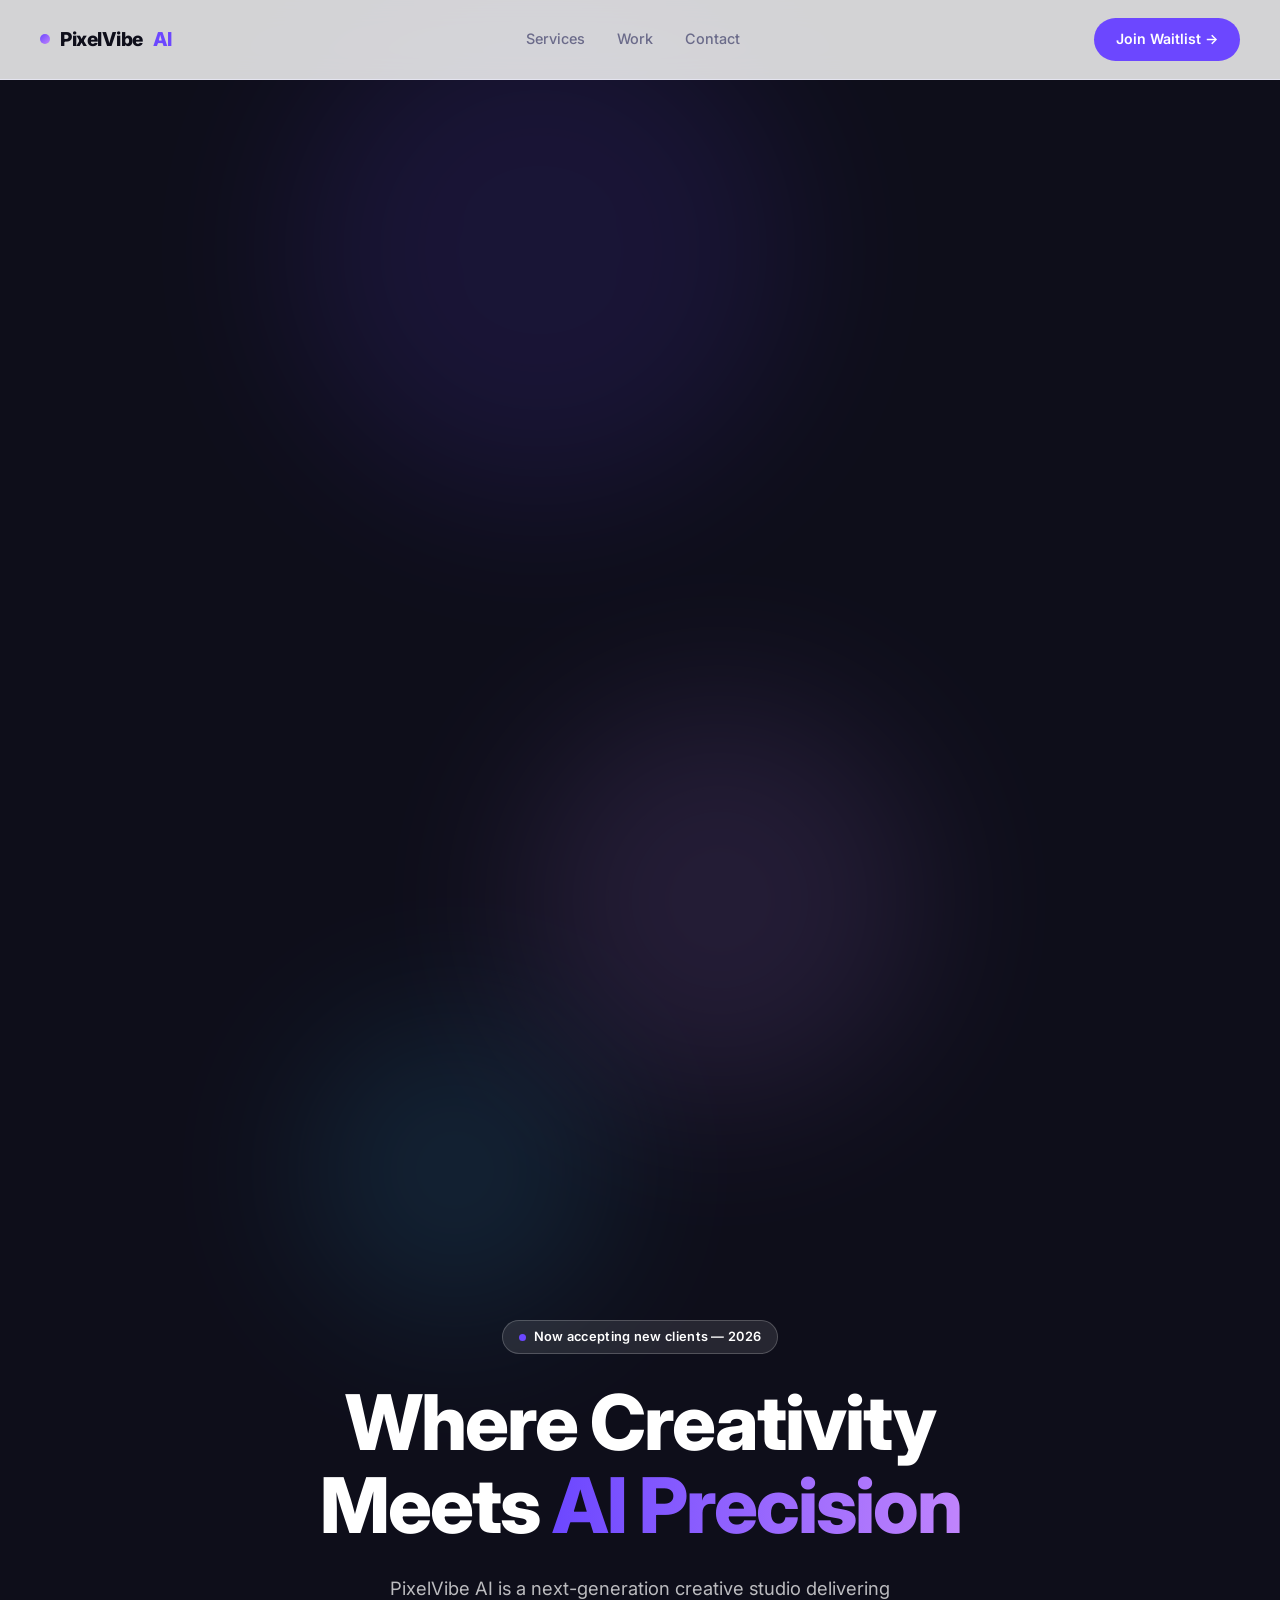
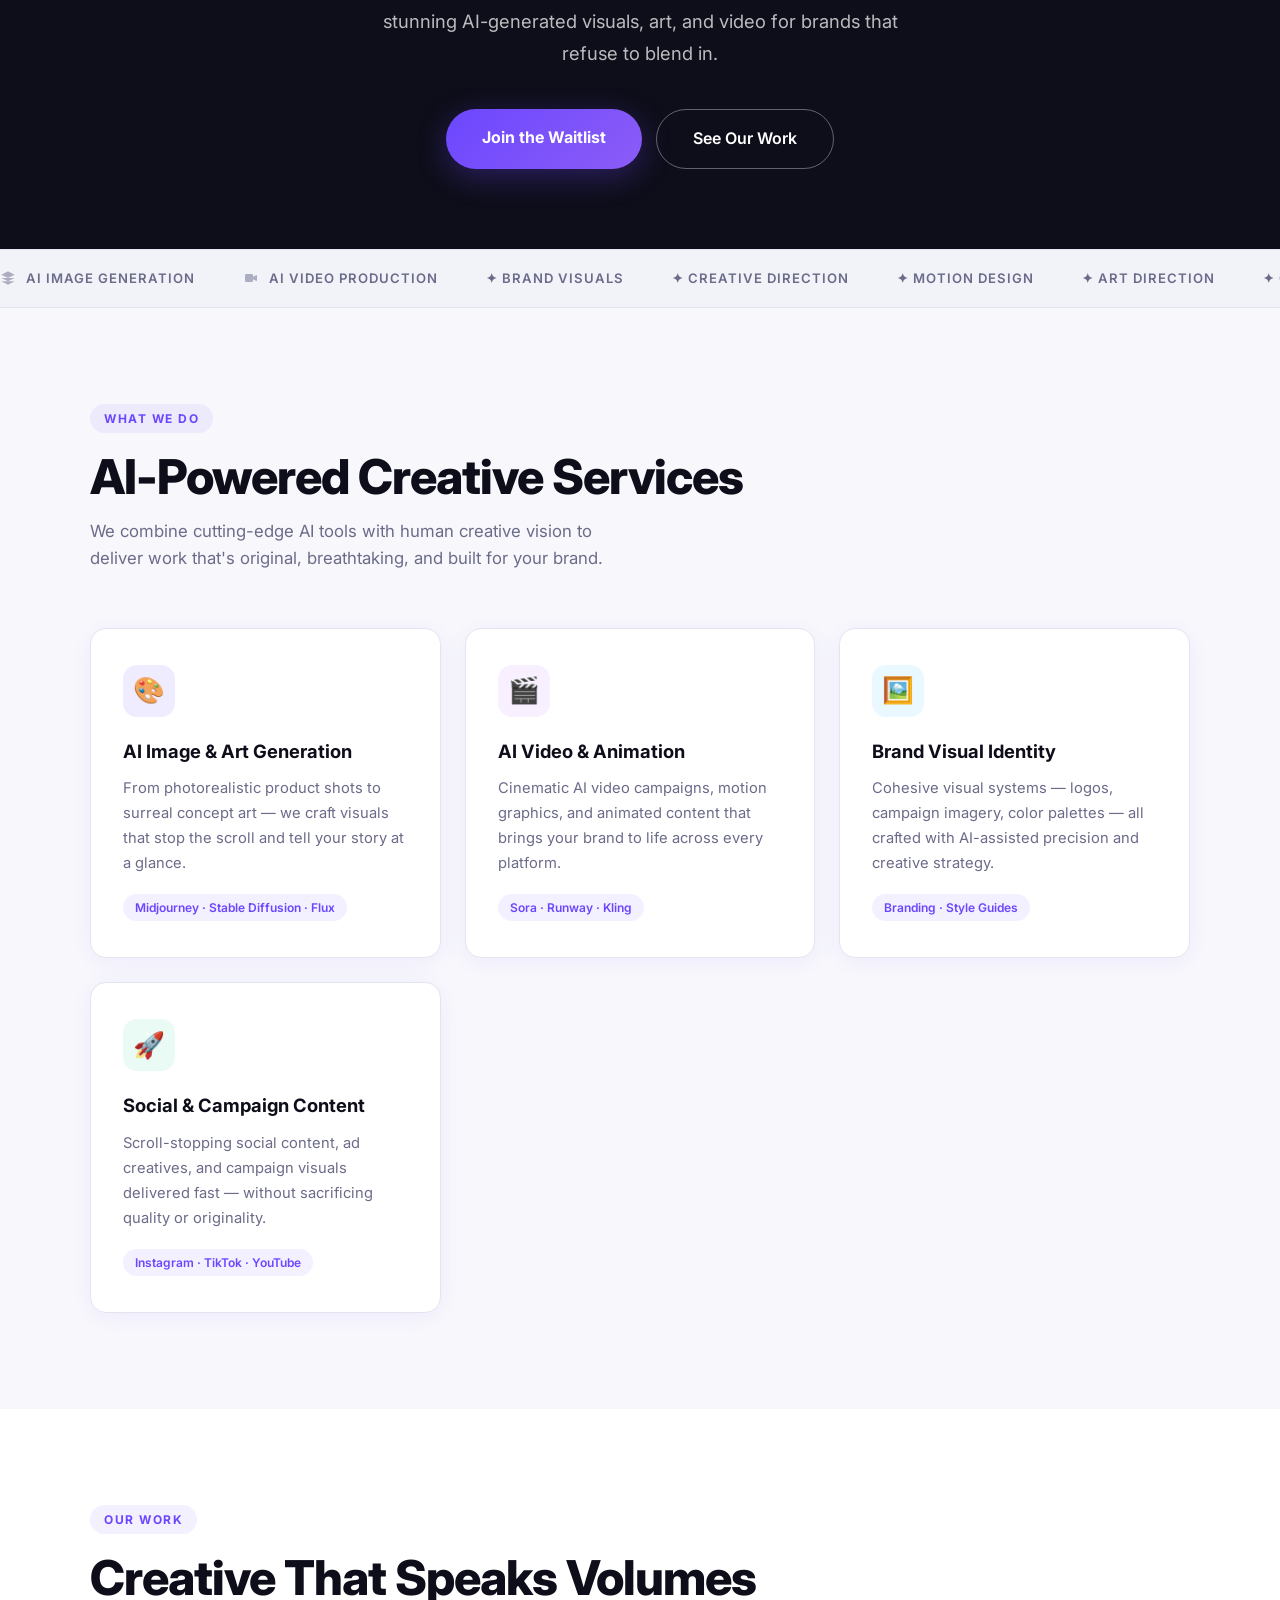
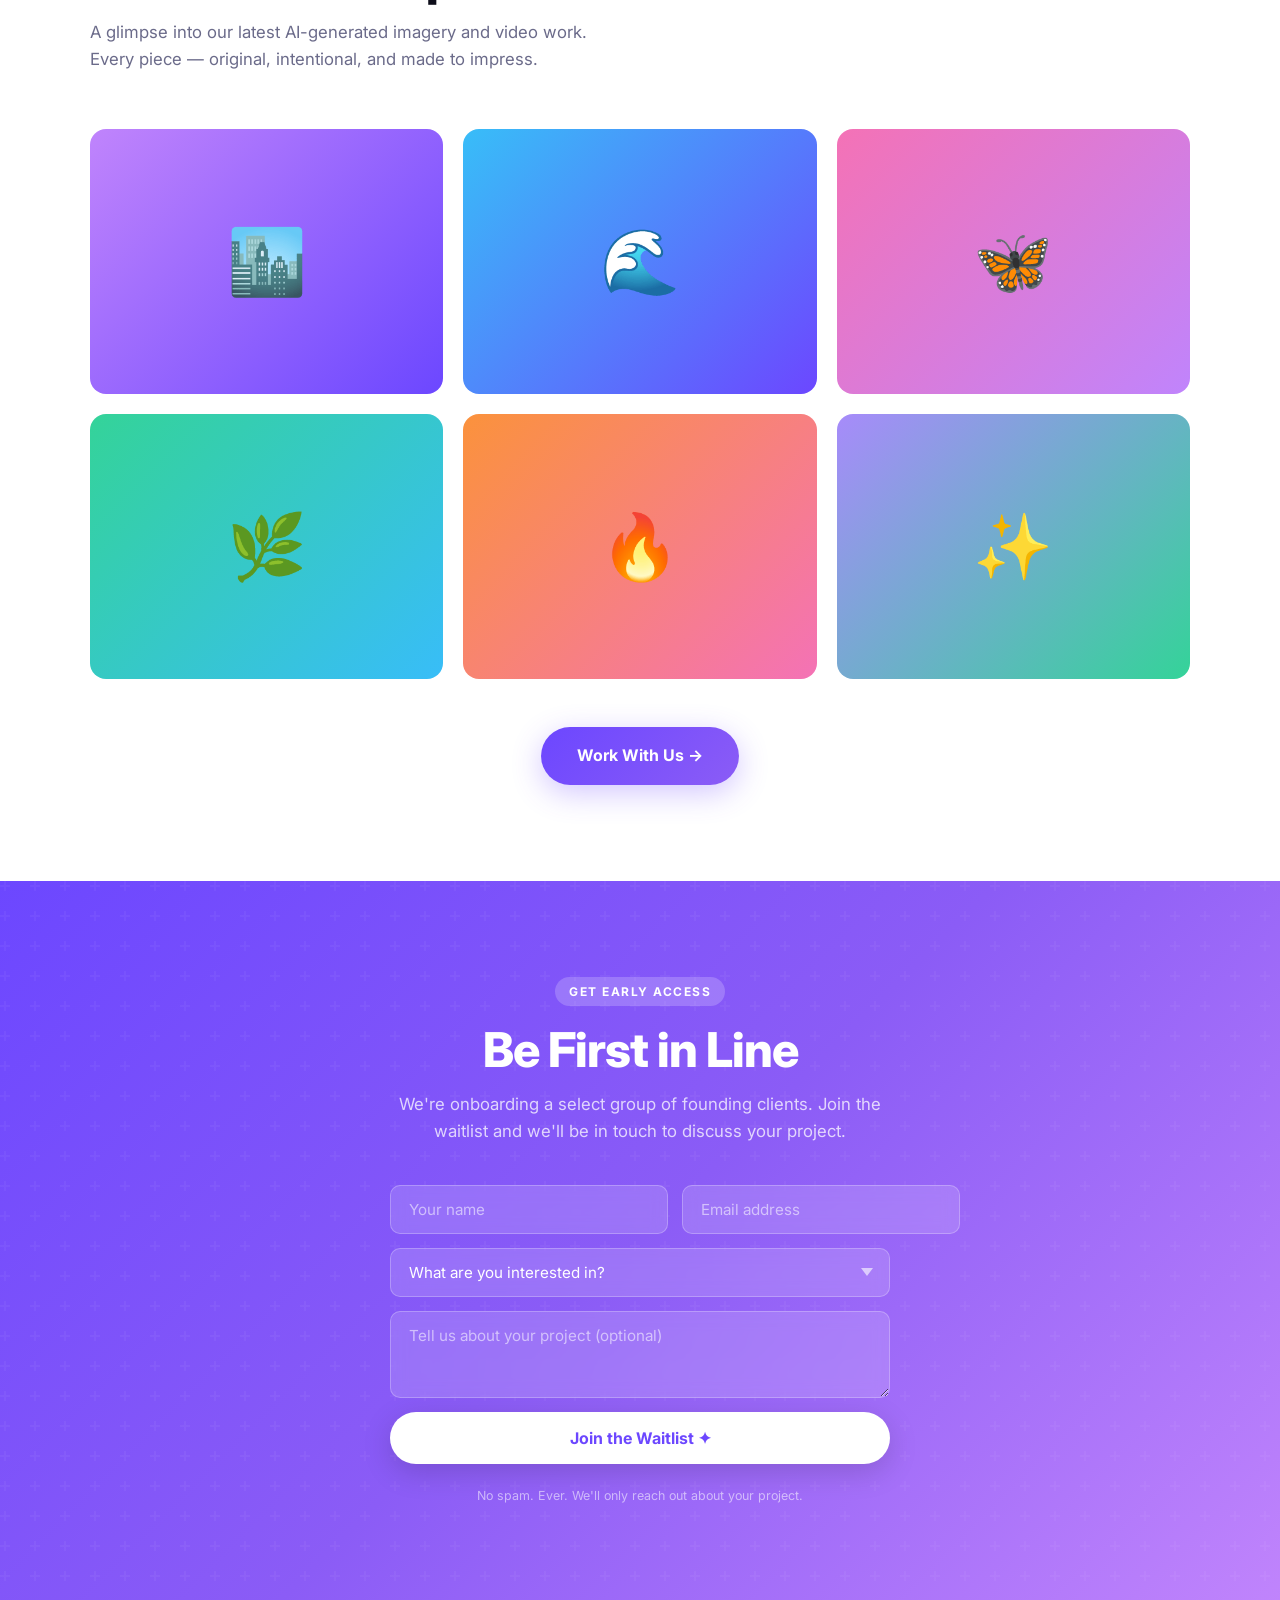
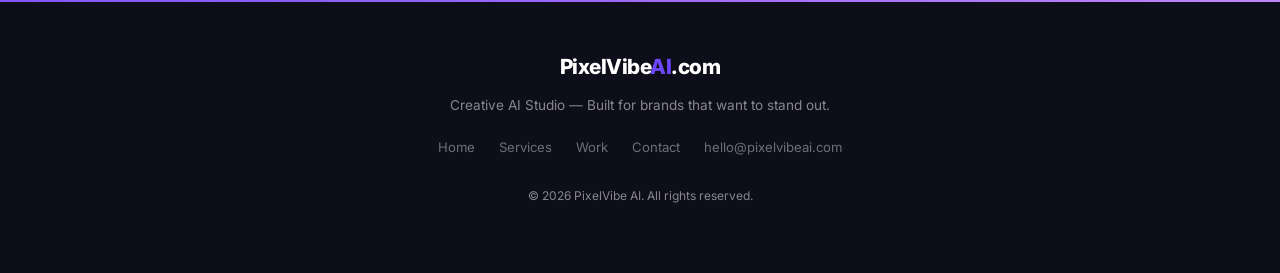
==== index.html @ 77b0343c "video added" ====
<!DOCTYPE html>
<html lang="en">

<head>
  <meta charset="UTF-8" />
  <meta name="viewport" content="width=device-width, initial-scale=1.0" />
  <title>PixelVibe AI — Creative AI Studio</title>
  <meta name="description"
    content="PixelVibe AI is a creative studio crafting stunning AI-generated images, art, and video for brands that want to stand out." />
  <link rel="preconnect" href="https://fonts.googleapis.com" />
  <link href="https://fonts.googleapis.com/css2?family=Inter:wght@300;400;500;600;700;800&display=swap"
    rel="stylesheet" />
  <style>
    *,
    *::before,
    *::after {
      box-sizing: border-box;
      margin: 0;
      padding: 0;
    }

    :root {
      --bg: #ffffff;
      --bg-soft: #f8f8fc;
      --bg-card: #f2f2f9;
      --text: #0e0e1a;
      --text-muted: #6b6b8a;
      --accent: #6c47ff;
      --accent-2: #c084fc;
      --accent-3: #38bdf8;
      --border: #e4e4f0;
      --radius: 16px;
      --radius-sm: 10px;
      --shadow: 0 4px 24px rgba(108, 71, 255, 0.08);
      --shadow-lg: 0 12px 48px rgba(108, 71, 255, 0.14);
    }

    html {
      scroll-behavior: smooth;
    }

    body {
      font-family: 'Inter', sans-serif;
      background: var(--bg);
      color: var(--text);
      line-height: 1.6;
      -webkit-font-smoothing: antialiased;
    }

    /* ─── NAV ─── */
    nav {
      position: fixed;
      top: 0;
      left: 0;
      right: 0;
      z-index: 100;
      display: flex;
      align-items: center;
      justify-content: space-between;
      padding: 18px 40px;
      background: rgba(255, 255, 255, 0.82);
      backdrop-filter: blur(14px);
      border-bottom: 1px solid var(--border);
    }

    .nav-logo {
      display: flex;
      align-items: center;
      gap: 10px;
      font-weight: 800;
      font-size: 1.2rem;
      color: var(--text);
      text-decoration: none;
      letter-spacing: -0.5px;
    }

    .nav-logo .dot {
      width: 10px;
      height: 10px;
      border-radius: 50%;
      background: linear-gradient(135deg, var(--accent), var(--accent-2));
      display: inline-block;
      margin-bottom: 1px;
    }

    .nav-links {
      display: flex;
      align-items: center;
      gap: 32px;
      list-style: none;
    }

    .nav-links a {
      text-decoration: none;
      color: var(--text-muted);
      font-size: 0.9rem;
      font-weight: 500;
      transition: color 0.2s;
    }

    .nav-links a:hover {
      color: var(--accent);
    }

    .nav-cta {
      background: var(--accent);
      color: #fff;
      padding: 10px 22px;
      border-radius: 50px;
      font-size: 0.88rem;
      font-weight: 600;
      text-decoration: none;
      transition: opacity 0.2s, transform 0.2s;
    }

    .nav-cta:hover {
      opacity: 0.88;
      transform: translateY(-1px);
    }

    /* ─── HERO ─── */
    #hero {
      min-height: 100vh;
      display: flex;
      flex-direction: column;
      align-items: center;
      justify-content: center;
      text-align: center;
      padding: 120px 24px 80px;
      background: #0e0e1a;
      position: relative;
      overflow: hidden;
    }

    /* Video background */
    .hero-video {
      position: absolute;
      inset: 0;
      width: 100%;
      height: 100%;
      object-fit: cover;
      opacity: 0.45;
      z-index: 0;
      pointer-events: none;
    }

    /* Dark overlay so text stays readable */
    .hero-overlay {
      position: absolute;
      inset: 0;
      background: linear-gradient(to bottom,
          rgba(14, 14, 26, 0.55) 0%,
          rgba(14, 14, 26, 0.35) 50%,
          rgba(14, 14, 26, 0.75) 100%);
      z-index: 1;
      pointer-events: none;
    }

    .hero-blob {
      position: absolute;
      border-radius: 50%;
      filter: blur(80px);
      opacity: 0.12;
      pointer-events: none;
      z-index: 2;
    }

    .blob1 {
      width: 500px;
      height: 500px;
      background: var(--accent);
      top: -120px;
      left: -100px;
    }

    .blob2 {
      width: 400px;
      height: 400px;
      background: var(--accent-2);
      bottom: -80px;
      right: -80px;
    }

    .blob3 {
      width: 300px;
      height: 300px;
      background: var(--accent-3);
      top: 30%;
      right: 15%;
    }

    /* Make hero text white since bg is now dark */
    #hero h1 {
      color: #fff;
    }

    #hero .hero-sub {
      color: rgba(255, 255, 255, 0.72);
    }

    #hero .hero-badge {
      background: rgba(255, 255, 255, 0.1);
      border-color: rgba(255, 255, 255, 0.2);
      color: #fff;
    }

    #hero .btn-ghost {
      color: #fff;
      border-color: rgba(255, 255, 255, 0.35);
    }

    #hero .btn-ghost:hover {
      border-color: #fff;
      color: #fff;
    }

    /* Push all hero content above the video */
    #hero>*:not(.hero-video):not(.hero-overlay) {
      position: relative;
      z-index: 3;
    }

    .hero-badge {
      display: inline-flex;
      align-items: center;
      gap: 8px;
      background: var(--bg-card);
      border: 1px solid var(--border);
      border-radius: 50px;
      padding: 6px 16px;
      font-size: 0.8rem;
      font-weight: 600;
      color: var(--accent);
      margin-bottom: 28px;
      letter-spacing: 0.3px;
    }

    .hero-badge span {
      width: 7px;
      height: 7px;
      border-radius: 50%;
      background: var(--accent);
      display: block;
      animation: pulse 2s infinite;
    }

    @keyframes pulse {

      0%,
      100% {
        opacity: 1;
      }

      50% {
        opacity: 0.4;
      }
    }

    h1 {
      font-size: clamp(2.6rem, 6vw, 5rem);
      font-weight: 800;
      letter-spacing: -2px;
      line-height: 1.08;
      max-width: 820px;
      margin-bottom: 24px;
    }

    h1 .grad {
      background: linear-gradient(90deg, var(--accent), var(--accent-2));
      -webkit-background-clip: text;
      -webkit-text-fill-color: transparent;
      background-clip: text;
    }

    .hero-sub {
      font-size: 1.15rem;
      color: var(--text-muted);
      max-width: 540px;
      margin: 0 auto 40px;
      font-weight: 400;
      line-height: 1.75;
    }

    .hero-actions {
      display: flex;
      gap: 14px;
      flex-wrap: wrap;
      justify-content: center;
    }

    .btn-primary {
      background: linear-gradient(135deg, var(--accent), #8b5cf6);
      color: #fff;
      padding: 16px 36px;
      border-radius: 50px;
      font-size: 1rem;
      font-weight: 700;
      text-decoration: none;
      box-shadow: 0 8px 30px rgba(108, 71, 255, 0.3);
      transition: transform 0.2s, box-shadow 0.2s;
    }

    .btn-primary:hover {
      transform: translateY(-2px);
      box-shadow: 0 12px 40px rgba(108, 71, 255, 0.4);
    }

    .btn-ghost {
      background: transparent;
      color: var(--text);
      padding: 16px 36px;
      border-radius: 50px;
      font-size: 1rem;
      font-weight: 600;
      text-decoration: none;
      border: 1.5px solid var(--border);
      transition: border-color 0.2s, color 0.2s;
    }

    .btn-ghost:hover {
      border-color: var(--accent);
      color: var(--accent);
    }

    /* ─── MARQUEE STRIP ─── */
    .marquee-wrap {
      overflow: hidden;
      background: var(--bg-card);
      border-top: 1px solid var(--border);
      border-bottom: 1px solid var(--border);
      padding: 18px 0;
    }

    .marquee-track {
      display: flex;
      gap: 48px;
      animation: marquee 22s linear infinite;
      width: max-content;
    }

    @keyframes marquee {
      from {
        transform: translateX(0)
      }

      to {
        transform: translateX(-50%)
      }
    }

    .marquee-item {
      display: flex;
      align-items: center;
      gap: 10px;
      font-size: 0.82rem;
      font-weight: 600;
      color: var(--text-muted);
      white-space: nowrap;
      text-transform: uppercase;
      letter-spacing: 1px;
    }

    .marquee-item svg {
      width: 16px;
      height: 16px;
      opacity: 0.5;
    }

    /* ─── SECTION SHARED ─── */
    section {
      padding: 96px 24px;
    }

    .container {
      max-width: 1100px;
      margin: 0 auto;
    }

    .section-tag {
      display: inline-block;
      font-size: 0.75rem;
      font-weight: 700;
      letter-spacing: 1.5px;
      text-transform: uppercase;
      color: var(--accent);
      background: rgba(108, 71, 255, 0.08);
      border-radius: 50px;
      padding: 5px 14px;
      margin-bottom: 16px;
    }

    .section-title {
      font-size: clamp(1.9rem, 4vw, 3rem);
      font-weight: 800;
      letter-spacing: -1px;
      line-height: 1.15;
      margin-bottom: 14px;
    }

    .section-sub {
      font-size: 1.05rem;
      color: var(--text-muted);
      max-width: 520px;
      margin-bottom: 56px;
    }

    /* ─── SERVICES ─── */
    #services {
      background: var(--bg-soft);
    }

    .services-grid {
      display: grid;
      grid-template-columns: repeat(auto-fit, minmax(300px, 1fr));
      gap: 24px;
    }

    .service-card {
      background: #fff;
      border: 1px solid var(--border);
      border-radius: var(--radius);
      padding: 36px 32px;
      box-shadow: var(--shadow);
      transition: transform 0.25s, box-shadow 0.25s;
    }

    .service-card:hover {
      transform: translateY(-5px);
      box-shadow: var(--shadow-lg);
    }

    .service-icon {
      width: 52px;
      height: 52px;
      border-radius: 14px;
      display: flex;
      align-items: center;
      justify-content: center;
      font-size: 1.6rem;
      margin-bottom: 20px;
    }

    .icon-purple {
      background: rgba(108, 71, 255, 0.1);
    }

    .icon-pink {
      background: rgba(192, 132, 252, 0.12);
    }

    .icon-blue {
      background: rgba(56, 189, 248, 0.1);
    }

    .icon-green {
      background: rgba(52, 211, 153, 0.1);
    }

    .service-card h3 {
      font-size: 1.15rem;
      font-weight: 700;
      margin-bottom: 10px;
    }

    .service-card p {
      font-size: 0.92rem;
      color: var(--text-muted);
      line-height: 1.7;
    }

    .service-tag {
      display: inline-block;
      margin-top: 18px;
      font-size: 0.75rem;
      font-weight: 600;
      color: var(--accent);
      background: rgba(108, 71, 255, 0.08);
      border-radius: 50px;
      padding: 4px 12px;
    }

    /* ─── PORTFOLIO ─── */
    #portfolio {
      background: var(--bg);
    }

    .portfolio-grid {
      display: grid;
      grid-template-columns: repeat(auto-fit, minmax(280px, 1fr));
      gap: 20px;
    }

    .portfolio-card {
      position: relative;
      overflow: hidden;
      border-radius: var(--radius);
      aspect-ratio: 4/3;
      cursor: pointer;
    }

    .portfolio-card .card-bg {
      width: 100%;
      height: 100%;
      display: flex;
      align-items: center;
      justify-content: center;
      font-size: 4rem;
      transition: transform 0.4s;
    }

    .portfolio-card:hover .card-bg {
      transform: scale(1.06);
    }

    .portfolio-card .card-overlay {
      position: absolute;
      inset: 0;
      background: linear-gradient(to top, rgba(14, 14, 26, 0.75) 0%, transparent 60%);
      opacity: 0;
      transition: opacity 0.3s;
      display: flex;
      flex-direction: column;
      justify-content: flex-end;
      padding: 24px;
    }

    .portfolio-card:hover .card-overlay {
      opacity: 1;
    }

    .card-overlay h4 {
      color: #fff;
      font-size: 1rem;
      font-weight: 700;
    }

    .card-overlay span {
      color: rgba(255, 255, 255, 0.65);
      font-size: 0.82rem;
    }

    /* Colorful placeholder backgrounds */
    .bg-1 {
      background: linear-gradient(135deg, #c084fc 0%, #6c47ff 100%);
    }

    .bg-2 {
      background: linear-gradient(135deg, #38bdf8 0%, #6c47ff 100%);
    }

    .bg-3 {
      background: linear-gradient(135deg, #f472b6 0%, #c084fc 100%);
    }

    .bg-4 {
      background: linear-gradient(135deg, #34d399 0%, #38bdf8 100%);
    }

    .bg-5 {
      background: linear-gradient(135deg, #fb923c 0%, #f472b6 100%);
    }

    .bg-6 {
      background: linear-gradient(135deg, #a78bfa 0%, #34d399 100%);
    }

    .portfolio-cta {
      text-align: center;
      margin-top: 48px;
    }

    /* ─── CONTACT / WAITLIST ─── */
    #contact {
      background: linear-gradient(135deg, var(--accent) 0%, #8b5cf6 50%, var(--accent-2) 100%);
      padding: 96px 24px;
      text-align: center;
      position: relative;
      overflow: hidden;
    }

    #contact::before {
      content: '';
      position: absolute;
      inset: 0;
      background: url("data:image/svg+xml,%3Csvg width='60' height='60' viewBox='0 0 60 60' xmlns='http://www.w3.org/2000/svg'%3E%3Cg fill='none' fill-rule='evenodd'%3E%3Cg fill='%23ffffff' fill-opacity='0.04'%3E%3Cpath d='M36 34v-4h-2v4h-4v2h4v4h2v-4h4v-2h-4zm0-30V0h-2v4h-4v2h4v4h2V6h4V4h-4zM6 34v-4H4v4H0v2h4v4h2v-4h4v-2H6zM6 4V0H4v4H0v2h4v4h2V6h4V4H6z'/%3E%3C/g%3E%3C/g%3E%3C/svg%3E");
    }

    #contact .container {
      position: relative;
      z-index: 1;
    }

    #contact .section-tag {
      background: rgba(255, 255, 255, 0.2);
      color: #fff;
    }

    #contact .section-title {
      color: #fff;
    }

    #contact .section-sub {
      color: rgba(255, 255, 255, 0.75);
    }

    .waitlist-form {
      max-width: 500px;
      margin: 0 auto;
      display: flex;
      flex-direction: column;
      gap: 14px;
    }

    .form-row {
      display: flex;
      gap: 14px;
    }

    @media(max-width:520px) {
      .form-row {
        flex-direction: column;
      }
    }

    .form-field {
      flex: 1;
      background: rgba(255, 255, 255, 0.15);
      border: 1.5px solid rgba(255, 255, 255, 0.25);
      border-radius: var(--radius-sm);
      padding: 14px 18px;
      color: #fff;
      font-size: 0.95rem;
      font-family: inherit;
      backdrop-filter: blur(8px);
      outline: none;
      transition: border-color 0.2s, background 0.2s;
    }

    .form-field::placeholder {
      color: rgba(255, 255, 255, 0.55);
    }

    .form-field:focus {
      border-color: rgba(255, 255, 255, 0.7);
      background: rgba(255, 255, 255, 0.22);
    }

    .form-select {
      appearance: none;
      background-image: url("data:image/svg+xml,%3Csvg xmlns='http://www.w3.org/2000/svg' width='12' height='8' viewBox='0 0 12 8'%3E%3Cpath fill='%23ffffff' fill-opacity='0.6' d='M6 8L0 0h12z'/%3E%3C/svg%3E");
      background-repeat: no-repeat;
      background-position: right 16px center;
      cursor: pointer;
    }

    .form-select option {
      background: #4c1d95;
      color: #fff;
    }

    .btn-white {
      background: #fff;
      color: var(--accent);
      border: none;
      padding: 16px 36px;
      border-radius: 50px;
      font-size: 1rem;
      font-weight: 700;
      font-family: inherit;
      cursor: pointer;
      transition: transform 0.2s, box-shadow 0.2s;
      box-shadow: 0 8px 30px rgba(0, 0, 0, 0.15);
    }

    .btn-white:hover {
      transform: translateY(-2px);
      box-shadow: 0 12px 40px rgba(0, 0, 0, 0.2);
    }

    .form-note {
      font-size: 0.78rem;
      color: rgba(255, 255, 255, 0.55);
      margin-top: 8px;
    }

    .success-msg {
      display: none;
      background: rgba(255, 255, 255, 0.2);
      border: 1px solid rgba(255, 255, 255, 0.4);
      border-radius: var(--radius-sm);
      padding: 20px 24px;
      color: #fff;
      font-weight: 600;
      font-size: 1rem;
    }

    /* ─── FOOTER ─── */
    footer {
      background: var(--text);
      color: rgba(255, 255, 255, 0.5);
      padding: 48px 24px;
      text-align: center;
    }

    .footer-logo {
      font-size: 1.3rem;
      font-weight: 800;
      color: #fff;
      margin-bottom: 12px;
      letter-spacing: -0.5px;
    }

    footer p {
      font-size: 0.85rem;
      margin-bottom: 20px;
    }

    .footer-links {
      display: flex;
      justify-content: center;
      gap: 24px;
      flex-wrap: wrap;
    }

    .footer-links a {
      color: rgba(255, 255, 255, 0.4);
      text-decoration: none;
      font-size: 0.82rem;
      transition: color 0.2s;
    }

    .footer-links a:hover {
      color: #fff;
    }

    /* ─── RESPONSIVE NAV ─── */
    @media(max-width:680px) {
      nav {
        padding: 14px 20px;
      }

      .nav-links {
        display: none;
      }
    }
  </style>
</head>

<body>

  <!-- ─── NAVIGATION ─── -->
  <nav>
    <a href="#" class="nav-logo">
      <span class="dot"></span> PixelVibe<span style="color:var(--accent)">AI</span>
    </a>
    <ul class="nav-links">
      <li><a href="#services">Services</a></li>
      <li><a href="#portfolio">Work</a></li>
      <li><a href="#contact">Contact</a></li>
    </ul>
    <a href="#contact" class="nav-cta">Join Waitlist →</a>
  </nav>

  <!-- ─── HERO ─── -->
  <section id="hero">

    <!-- 🎬 SWAP src="assets/your-video.mp4" with your real video file -->
    <video class="hero-video" autoplay muted loop playsinline>
      <source src="assets/hero-bg.mp4" type="video/mp4">
    </video>
    <div class="hero-overlay"></div>

    <div class="hero-blob blob1"></div>
    <div class="hero-blob blob2"></div>
    <div class="hero-blob blob3"></div>

    <div class="hero-badge">
      <span></span> Now accepting new clients — 2026
    </div>

    <h1>
      Where Creativity<br />Meets <span class="grad">AI Precision</span>
    </h1>

    <p class="hero-sub">
      PixelVibe AI is a next-generation creative studio delivering
      stunning AI-generated visuals, art, and video for brands that
      refuse to blend in.
    </p>

    <div class="hero-actions">
      <a href="#contact" class="btn-primary">Join the Waitlist</a>
      <a href="#portfolio" class="btn-ghost">See Our Work</a>
    </div>
  </section>

  <!-- ─── MARQUEE STRIP ─── -->
  <div class="marquee-wrap">
    <div class="marquee-track">
      <!-- duplicate items for seamless loop -->
      <div class="marquee-item"><svg viewBox="0 0 24 24" fill="currentColor">
          <path d="M12 2L2 7l10 5 10-5-10-5zM2 17l10 5 10-5M2 12l10 5 10-5" />
        </svg>AI Image Generation</div>
      <div class="marquee-item"><svg viewBox="0 0 24 24" fill="currentColor">
          <path
            d="M15 10l4.553-2.277A1 1 0 0121 8.72v6.561a1 1 0 01-1.447.894L15 14M3 8a2 2 0 012-2h8a2 2 0 012 2v8a2 2 0 01-2 2H5a2 2 0 01-2-2V8z" />
        </svg>AI Video Production</div>
      <div class="marquee-item">✦ Brand Visuals</div>
      <div class="marquee-item">✦ Creative Direction</div>
      <div class="marquee-item">✦ Motion Design</div>
      <div class="marquee-item">✦ Art Direction</div>
      <div class="marquee-item">✦ Concept Art</div>
      <div class="marquee-item">✦ Product Renders</div>
      <!-- duplicate -->
      <div class="marquee-item"><svg viewBox="0 0 24 24" fill="currentColor">
          <path d="M12 2L2 7l10 5 10-5-10-5zM2 17l10 5 10-5M2 12l10 5 10-5" />
        </svg>AI Image Generation</div>
      <div class="marquee-item"><svg viewBox="0 0 24 24" fill="currentColor">
          <path
            d="M15 10l4.553-2.277A1 1 0 0121 8.72v6.561a1 1 0 01-1.447.894L15 14M3 8a2 2 0 012-2h8a2 2 0 012 2v8a2 2 0 01-2 2H5a2 2 0 01-2-2V8z" />
        </svg>AI Video Production</div>
      <div class="marquee-item">✦ Brand Visuals</div>
      <div class="marquee-item">✦ Creative Direction</div>
      <div class="marquee-item">✦ Motion Design</div>
      <div class="marquee-item">✦ Art Direction</div>
      <div class="marquee-item">✦ Concept Art</div>
      <div class="marquee-item">✦ Product Renders</div>
    </div>
  </div>

  <!-- ─── SERVICES ─── -->
  <section id="services">
    <div class="container">
      <span class="section-tag">What We Do</span>
      <h2 class="section-title">AI-Powered Creative Services</h2>
      <p class="section-sub">
        We combine cutting-edge AI tools with human creative vision to deliver work that's original, breathtaking, and
        built for your brand.
      </p>

      <div class="services-grid">

        <div class="service-card">
          <div class="service-icon icon-purple">🎨</div>
          <h3>AI Image &amp; Art Generation</h3>
          <p>From photorealistic product shots to surreal concept art — we craft visuals that stop the scroll and tell
            your story at a glance.</p>
          <span class="service-tag">Midjourney · Stable Diffusion · Flux</span>
        </div>

        <div class="service-card">
          <div class="service-icon icon-pink">🎬</div>
          <h3>AI Video &amp; Animation</h3>
          <p>Cinematic AI video campaigns, motion graphics, and animated content that brings your brand to life across
            every platform.</p>
          <span class="service-tag">Sora · Runway · Kling</span>
        </div>

        <div class="service-card">
          <div class="service-icon icon-blue">🖼️</div>
          <h3>Brand Visual Identity</h3>
          <p>Cohesive visual systems — logos, campaign imagery, color palettes — all crafted with AI-assisted precision
            and creative strategy.</p>
          <span class="service-tag">Branding · Style Guides</span>
        </div>

        <div class="service-card">
          <div class="service-icon icon-green">🚀</div>
          <h3>Social &amp; Campaign Content</h3>
          <p>Scroll-stopping social content, ad creatives, and campaign visuals delivered fast — without sacrificing
            quality or originality.</p>
          <span class="service-tag">Instagram · TikTok · YouTube</span>
        </div>

      </div>
    </div>
  </section>

  <!-- ─── PORTFOLIO ─── -->
  <section id="portfolio">
    <div class="container">
      <span class="section-tag">Our Work</span>
      <h2 class="section-title">Creative That Speaks Volumes</h2>
      <p class="section-sub">
        A glimpse into our latest AI-generated imagery and video work. Every piece — original, intentional, and made to
        impress.
      </p>

      <div class="portfolio-grid">

        <div class="portfolio-card">
          <div class="card-bg bg-1">🏙️</div>
          <div class="card-overlay">
            <h4>Urban Dreamscape Series</h4>
            <span>AI Image · Brand Campaign</span>
          </div>
        </div>

        <div class="portfolio-card">
          <div class="card-bg bg-2">🌊</div>
          <div class="card-overlay">
            <h4>Aqua Motion Reel</h4>
            <span>AI Video · Social Content</span>
          </div>
        </div>

        <div class="portfolio-card">
          <div class="card-bg bg-3">🦋</div>
          <div class="card-overlay">
            <h4>Metamorphosis Campaign</h4>
            <span>AI Art · Print &amp; Digital</span>
          </div>
        </div>

        <div class="portfolio-card">
          <div class="card-bg bg-4">🌿</div>
          <div class="card-overlay">
            <h4>Green Earth Visuals</h4>
            <span>AI Image · Sustainability Brand</span>
          </div>
        </div>

        <div class="portfolio-card">
          <div class="card-bg bg-5">🔥</div>
          <div class="card-overlay">
            <h4>Ignite Brand Film</h4>
            <span>AI Video · Product Launch</span>
          </div>
        </div>

        <div class="portfolio-card">
          <div class="card-bg bg-6">✨</div>
          <div class="card-overlay">
            <h4>Stardust Identity</h4>
            <span>AI Art · Brand Visuals</span>
          </div>
        </div>

      </div>

      <div class="portfolio-cta">
        <a href="#contact" class="btn-primary" style="display:inline-block; margin-top:0;">
          Work With Us →
        </a>
      </div>
    </div>
  </section>

  <!-- ─── WAITLIST / CONTACT ─── -->
  <section id="contact">
    <div class="container">
      <span class="section-tag">Get Early Access</span>
      <h2 class="section-title" style="color:#fff;">
        Be First in Line
      </h2>
      <p class="section-sub" style="color:rgba(255,255,255,0.75); margin:0 auto 40px;">
        We're onboarding a select group of founding clients. Join the waitlist and we'll be in touch to discuss your
        project.
      </p>

      <form class="waitlist-form" id="waitlistForm" onsubmit="handleSubmit(event)">
        <div class="form-row">
          <input class="form-field" type="text" name="name" placeholder="Your name" required />
          <input class="form-field" type="email" name="email" placeholder="Email address" required />
        </div>
        <select class="form-field form-select" name="service">
          <option value="" disabled selected>What are you interested in?</option>
          <option value="images">AI Image &amp; Art Generation</option>
          <option value="video">AI Video &amp; Animation</option>
          <option value="branding">Brand Visual Identity</option>
          <option value="social">Social &amp; Campaign Content</option>
          <option value="all">All of the above</option>
        </select>
        <textarea class="form-field" name="message" rows="3"
          placeholder="Tell us about your project (optional)"></textarea>
        <button type="submit" class="btn-white">Join the Waitlist ✦</button>
        <p class="form-note">No spam. Ever. We'll only reach out about your project.</p>
      </form>

      <div class="success-msg" id="successMsg">
        🎉 You're on the list! We'll be in touch very soon.
      </div>
    </div>
  </section>

  <!-- ─── FOOTER ─── -->
  <footer>
    <div class="footer-logo">PixelVibe<span style="color:var(--accent)">AI</span>.com</div>
    <p>Creative AI Studio — Built for brands that want to stand out.</p>
    <div class="footer-links">
      <a href="#hero">Home</a>
      <a href="#services">Services</a>
      <a href="#portfolio">Work</a>
      <a href="#contact">Contact</a>
      <a href="mailto:hello@pixelvibeai.com">hello@pixelvibeai.com</a>
    </div>
    <p style="margin-top:28px; font-size:0.75rem;">© 2026 PixelVibe AI. All rights reserved.</p>
  </footer>

  <script>
    // Smooth scroll for all anchor links
    document.querySelectorAll('a[href^="#"]').forEach(a => {
      a.addEventListener('click', e => {
        const target = document.querySelector(a.getAttribute('href'));
        if (target) {
          e.preventDefault();
          target.scrollIntoView({ behavior: 'smooth', block: 'start' });
        }
      });
    });

    // Waitlist form handler
    function handleSubmit(e) {
      e.preventDefault();
      const form = document.getElementById('waitlistForm');
      const msg = document.getElementById('successMsg');
      form.style.display = 'none';
      msg.style.display = 'block';
      // Replace this with a real form backend (Formspree, Netlify Forms, EmailJS, etc.)
    }

    // Intersection Observer: fade-in on scroll
    const observer = new IntersectionObserver(entries => {
      entries.forEach(entry => {
        if (entry.isIntersecting) {
          entry.target.style.opacity = '1';
          entry.target.style.transform = 'translateY(0)';
        }
      });
    }, { threshold: 0.1 });

    document.querySelectorAll('.service-card, .portfolio-card').forEach(el => {
      el.style.opacity = '0';
      el.style.transform = 'translateY(24px)';
      el.style.transition = 'opacity 0.5s ease, transform 0.5s ease';
      observer.observe(el);
    });
  </script>

</body>

</html>
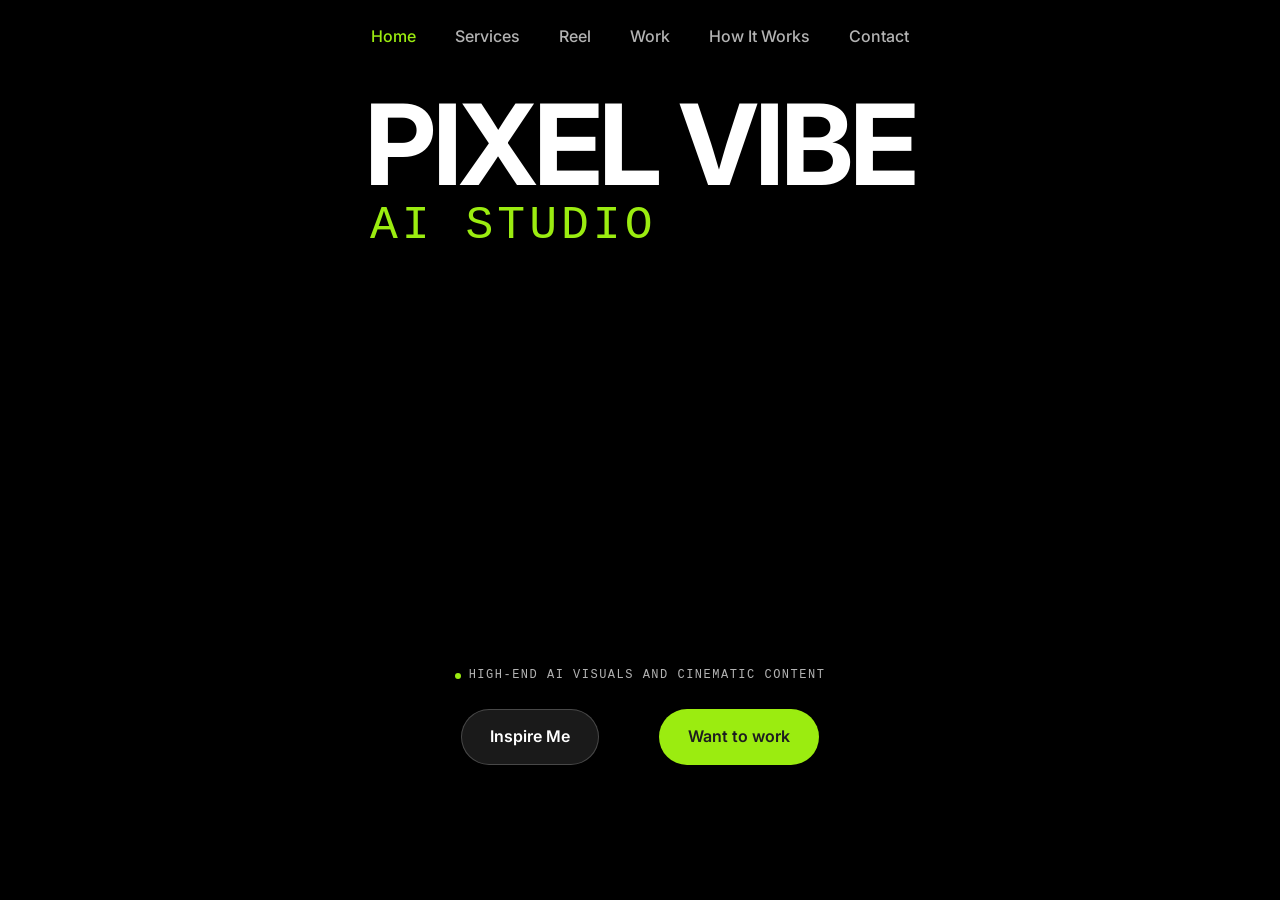
==== commit 6fecd1ab: "major update" ====
--- a/index.html
+++ b/index.html
@@ -8,1031 +8,160 @@
   <meta name="description"
     content="PixelVibe AI is a creative studio crafting stunning AI-generated images, art, and video for brands that want to stand out." />
   <link rel="preconnect" href="https://fonts.googleapis.com" />
-  <link href="https://fonts.googleapis.com/css2?family=Inter:wght@300;400;500;600;700;800&display=swap"
+  <link
+    href="https://fonts.googleapis.com/css2?family=Inter:ital,opsz,wght@0,14..32,100..900;1,14..32,100..900&display=swap"
     rel="stylesheet" />
-  <style>
-    *,
-    *::before,
-    *::after {
-      box-sizing: border-box;
-      margin: 0;
-      padding: 0;
-    }
-
-    :root {
-      --bg: #ffffff;
-      --bg-soft: #f8f8fc;
-      --bg-card: #f2f2f9;
-      --text: #0e0e1a;
-      --text-muted: #6b6b8a;
-      --accent: #6c47ff;
-      --accent-2: #c084fc;
-      --accent-3: #38bdf8;
-      --border: #e4e4f0;
-      --radius: 16px;
-      --radius-sm: 10px;
-      --shadow: 0 4px 24px rgba(108, 71, 255, 0.08);
-      --shadow-lg: 0 12px 48px rgba(108, 71, 255, 0.14);
-    }
-
-    html {
-      scroll-behavior: smooth;
-    }
-
-    body {
-      font-family: 'Inter', sans-serif;
-      background: var(--bg);
-      color: var(--text);
-      line-height: 1.6;
-      -webkit-font-smoothing: antialiased;
-    }
-
-    /* ─── NAV ─── */
-    nav {
-      position: fixed;
-      top: 0;
-      left: 0;
-      right: 0;
-      z-index: 100;
-      display: flex;
-      align-items: center;
-      justify-content: space-between;
-      padding: 18px 40px;
-      background: rgba(255, 255, 255, 0.82);
-      backdrop-filter: blur(14px);
-      border-bottom: 1px solid var(--border);
-    }
-
-    .nav-logo {
-      display: flex;
-      align-items: center;
-      gap: 10px;
-      font-weight: 800;
-      font-size: 1.2rem;
-      color: var(--text);
-      text-decoration: none;
-      letter-spacing: -0.5px;
-    }
-
-    .nav-logo .dot {
-      width: 10px;
-      height: 10px;
-      border-radius: 50%;
-      background: linear-gradient(135deg, var(--accent), var(--accent-2));
-      display: inline-block;
-      margin-bottom: 1px;
-    }
-
-    .nav-links {
-      display: flex;
-      align-items: center;
-      gap: 32px;
-      list-style: none;
-    }
-
-    .nav-links a {
-      text-decoration: none;
-      color: var(--text-muted);
-      font-size: 0.9rem;
-      font-weight: 500;
-      transition: color 0.2s;
-    }
-
-    .nav-links a:hover {
-      color: var(--accent);
-    }
-
-    .nav-cta {
-      background: var(--accent);
-      color: #fff;
-      padding: 10px 22px;
-      border-radius: 50px;
-      font-size: 0.88rem;
-      font-weight: 600;
-      text-decoration: none;
-      transition: opacity 0.2s, transform 0.2s;
-    }
-
-    .nav-cta:hover {
-      opacity: 0.88;
-      transform: translateY(-1px);
-    }
-
-    /* ─── HERO ─── */
-    #hero {
-      min-height: 100vh;
-      display: flex;
-      flex-direction: column;
-      align-items: center;
-      justify-content: center;
-      text-align: center;
-      padding: 120px 24px 80px;
-      background: #0e0e1a;
-      position: relative;
-      overflow: hidden;
-    }
-
-    /* Video background */
-    .hero-video {
-      position: absolute;
-      inset: 0;
-      width: 100%;
-      height: 100%;
-      object-fit: cover;
-      opacity: 0.45;
-      z-index: 0;
-      pointer-events: none;
-    }
-
-    /* Dark overlay so text stays readable */
-    .hero-overlay {
-      position: absolute;
-      inset: 0;
-      background: linear-gradient(to bottom,
-          rgba(14, 14, 26, 0.55) 0%,
-          rgba(14, 14, 26, 0.35) 50%,
-          rgba(14, 14, 26, 0.75) 100%);
-      z-index: 1;
-      pointer-events: none;
-    }
-
-    .hero-blob {
-      position: absolute;
-      border-radius: 50%;
-      filter: blur(80px);
-      opacity: 0.12;
-      pointer-events: none;
-      z-index: 2;
-    }
-
-    .blob1 {
-      width: 500px;
-      height: 500px;
-      background: var(--accent);
-      top: -120px;
-      left: -100px;
-    }
-
-    .blob2 {
-      width: 400px;
-      height: 400px;
-      background: var(--accent-2);
-      bottom: -80px;
-      right: -80px;
-    }
-
-    .blob3 {
-      width: 300px;
-      height: 300px;
-      background: var(--accent-3);
-      top: 30%;
-      right: 15%;
-    }
-
-    /* Make hero text white since bg is now dark */
-    #hero h1 {
-      color: #fff;
-    }
-
-    #hero .hero-sub {
-      color: rgba(255, 255, 255, 0.72);
-    }
-
-    #hero .hero-badge {
-      background: rgba(255, 255, 255, 0.1);
-      border-color: rgba(255, 255, 255, 0.2);
-      color: #fff;
-    }
-
-    #hero .btn-ghost {
-      color: #fff;
-      border-color: rgba(255, 255, 255, 0.35);
-    }
-
-    #hero .btn-ghost:hover {
-      border-color: #fff;
-      color: #fff;
-    }
-
-    /* Push all hero content above the video */
-    #hero>*:not(.hero-video):not(.hero-overlay) {
-      position: relative;
-      z-index: 3;
-    }
-
-    .hero-badge {
-      display: inline-flex;
-      align-items: center;
-      gap: 8px;
-      background: var(--bg-card);
-      border: 1px solid var(--border);
-      border-radius: 50px;
-      padding: 6px 16px;
-      font-size: 0.8rem;
-      font-weight: 600;
-      color: var(--accent);
-      margin-bottom: 28px;
-      letter-spacing: 0.3px;
-    }
-
-    .hero-badge span {
-      width: 7px;
-      height: 7px;
-      border-radius: 50%;
-      background: var(--accent);
-      display: block;
-      animation: pulse 2s infinite;
-    }
-
-    @keyframes pulse {
-
-      0%,
-      100% {
-        opacity: 1;
-      }
-
-      50% {
-        opacity: 0.4;
-      }
-    }
-
-    h1 {
-      font-size: clamp(2.6rem, 6vw, 5rem);
-      font-weight: 800;
-      letter-spacing: -2px;
-      line-height: 1.08;
-      max-width: 820px;
-      margin-bottom: 24px;
-    }
-
-    h1 .grad {
-      background: linear-gradient(90deg, var(--accent), var(--accent-2));
-      -webkit-background-clip: text;
-      -webkit-text-fill-color: transparent;
-      background-clip: text;
-    }
-
-    .hero-sub {
-      font-size: 1.15rem;
-      color: var(--text-muted);
-      max-width: 540px;
-      margin: 0 auto 40px;
-      font-weight: 400;
-      line-height: 1.75;
-    }
-
-    .hero-actions {
-      display: flex;
-      gap: 14px;
-      flex-wrap: wrap;
-      justify-content: center;
-    }
-
-    .btn-primary {
-      background: linear-gradient(135deg, var(--accent), #8b5cf6);
-      color: #fff;
-      padding: 16px 36px;
-      border-radius: 50px;
-      font-size: 1rem;
-      font-weight: 700;
-      text-decoration: none;
-      box-shadow: 0 8px 30px rgba(108, 71, 255, 0.3);
-      transition: transform 0.2s, box-shadow 0.2s;
-    }
-
-    .btn-primary:hover {
-      transform: translateY(-2px);
-      box-shadow: 0 12px 40px rgba(108, 71, 255, 0.4);
-    }
-
-    .btn-ghost {
-      background: transparent;
-      color: var(--text);
-      padding: 16px 36px;
-      border-radius: 50px;
-      font-size: 1rem;
-      font-weight: 600;
-      text-decoration: none;
-      border: 1.5px solid var(--border);
-      transition: border-color 0.2s, color 0.2s;
-    }
-
-    .btn-ghost:hover {
-      border-color: var(--accent);
-      color: var(--accent);
-    }
-
-    /* ─── MARQUEE STRIP ─── */
-    .marquee-wrap {
-      overflow: hidden;
-      background: var(--bg-card);
-      border-top: 1px solid var(--border);
-      border-bottom: 1px solid var(--border);
-      padding: 18px 0;
-    }
-
-    .marquee-track {
-      display: flex;
-      gap: 48px;
-      animation: marquee 22s linear infinite;
-      width: max-content;
-    }
-
-    @keyframes marquee {
-      from {
-        transform: translateX(0)
-      }
-
-      to {
-        transform: translateX(-50%)
-      }
-    }
-
-    .marquee-item {
-      display: flex;
-      align-items: center;
-      gap: 10px;
-      font-size: 0.82rem;
-      font-weight: 600;
-      color: var(--text-muted);
-      white-space: nowrap;
-      text-transform: uppercase;
-      letter-spacing: 1px;
-    }
-
-    .marquee-item svg {
-      width: 16px;
-      height: 16px;
-      opacity: 0.5;
-    }
-
-    /* ─── SECTION SHARED ─── */
-    section {
-      padding: 96px 24px;
-    }
-
-    .container {
-      max-width: 1100px;
-      margin: 0 auto;
-    }
-
-    .section-tag {
-      display: inline-block;
-      font-size: 0.75rem;
-      font-weight: 700;
-      letter-spacing: 1.5px;
-      text-transform: uppercase;
-      color: var(--accent);
-      background: rgba(108, 71, 255, 0.08);
-      border-radius: 50px;
-      padding: 5px 14px;
-      margin-bottom: 16px;
-    }
-
-    .section-title {
-      font-size: clamp(1.9rem, 4vw, 3rem);
-      font-weight: 800;
-      letter-spacing: -1px;
-      line-height: 1.15;
-      margin-bottom: 14px;
-    }
-
-    .section-sub {
-      font-size: 1.05rem;
-      color: var(--text-muted);
-      max-width: 520px;
-      margin-bottom: 56px;
-    }
-
-    /* ─── SERVICES ─── */
-    #services {
-      background: var(--bg-soft);
-    }
-
-    .services-grid {
-      display: grid;
-      grid-template-columns: repeat(auto-fit, minmax(300px, 1fr));
-      gap: 24px;
-    }
-
-    .service-card {
-      background: #fff;
-      border: 1px solid var(--border);
-      border-radius: var(--radius);
-      padding: 36px 32px;
-      box-shadow: var(--shadow);
-      transition: transform 0.25s, box-shadow 0.25s;
-    }
-
-    .service-card:hover {
-      transform: translateY(-5px);
-      box-shadow: var(--shadow-lg);
-    }
-
-    .service-icon {
-      width: 52px;
-      height: 52px;
-      border-radius: 14px;
-      display: flex;
-      align-items: center;
-      justify-content: center;
-      font-size: 1.6rem;
-      margin-bottom: 20px;
-    }
-
-    .icon-purple {
-      background: rgba(108, 71, 255, 0.1);
-    }
-
-    .icon-pink {
-      background: rgba(192, 132, 252, 0.12);
-    }
-
-    .icon-blue {
-      background: rgba(56, 189, 248, 0.1);
-    }
-
-    .icon-green {
-      background: rgba(52, 211, 153, 0.1);
-    }
-
-    .service-card h3 {
-      font-size: 1.15rem;
-      font-weight: 700;
-      margin-bottom: 10px;
-    }
-
-    .service-card p {
-      font-size: 0.92rem;
-      color: var(--text-muted);
-      line-height: 1.7;
-    }
-
-    .service-tag {
-      display: inline-block;
-      margin-top: 18px;
-      font-size: 0.75rem;
-      font-weight: 600;
-      color: var(--accent);
-      background: rgba(108, 71, 255, 0.08);
-      border-radius: 50px;
-      padding: 4px 12px;
-    }
-
-    /* ─── PORTFOLIO ─── */
-    #portfolio {
-      background: var(--bg);
-    }
-
-    .portfolio-grid {
-      display: grid;
-      grid-template-columns: repeat(auto-fit, minmax(280px, 1fr));
-      gap: 20px;
-    }
-
-    .portfolio-card {
-      position: relative;
-      overflow: hidden;
-      border-radius: var(--radius);
-      aspect-ratio: 4/3;
-      cursor: pointer;
-    }
-
-    .portfolio-card .card-bg {
-      width: 100%;
-      height: 100%;
-      display: flex;
-      align-items: center;
-      justify-content: center;
-      font-size: 4rem;
-      transition: transform 0.4s;
-    }
-
-    .portfolio-card:hover .card-bg {
-      transform: scale(1.06);
-    }
-
-    .portfolio-card .card-overlay {
-      position: absolute;
-      inset: 0;
-      background: linear-gradient(to top, rgba(14, 14, 26, 0.75) 0%, transparent 60%);
-      opacity: 0;
-      transition: opacity 0.3s;
-      display: flex;
-      flex-direction: column;
-      justify-content: flex-end;
-      padding: 24px;
-    }
-
-    .portfolio-card:hover .card-overlay {
-      opacity: 1;
-    }
-
-    .card-overlay h4 {
-      color: #fff;
-      font-size: 1rem;
-      font-weight: 700;
-    }
-
-    .card-overlay span {
-      color: rgba(255, 255, 255, 0.65);
-      font-size: 0.82rem;
-    }
-
-    /* Colorful placeholder backgrounds */
-    .bg-1 {
-      background: linear-gradient(135deg, #c084fc 0%, #6c47ff 100%);
-    }
-
-    .bg-2 {
-      background: linear-gradient(135deg, #38bdf8 0%, #6c47ff 100%);
-    }
-
-    .bg-3 {
-      background: linear-gradient(135deg, #f472b6 0%, #c084fc 100%);
-    }
-
-    .bg-4 {
-      background: linear-gradient(135deg, #34d399 0%, #38bdf8 100%);
-    }
-
-    .bg-5 {
-      background: linear-gradient(135deg, #fb923c 0%, #f472b6 100%);
-    }
-
-    .bg-6 {
-      background: linear-gradient(135deg, #a78bfa 0%, #34d399 100%);
-    }
-
-    .portfolio-cta {
-      text-align: center;
-      margin-top: 48px;
-    }
-
-    /* ─── CONTACT / WAITLIST ─── */
-    #contact {
-      background: linear-gradient(135deg, var(--accent) 0%, #8b5cf6 50%, var(--accent-2) 100%);
-      padding: 96px 24px;
-      text-align: center;
-      position: relative;
-      overflow: hidden;
-    }
-
-    #contact::before {
-      content: '';
-      position: absolute;
-      inset: 0;
-      background: url("data:image/svg+xml,%3Csvg width='60' height='60' viewBox='0 0 60 60' xmlns='http://www.w3.org/2000/svg'%3E%3Cg fill='none' fill-rule='evenodd'%3E%3Cg fill='%23ffffff' fill-opacity='0.04'%3E%3Cpath d='M36 34v-4h-2v4h-4v2h4v4h2v-4h4v-2h-4zm0-30V0h-2v4h-4v2h4v4h2V6h4V4h-4zM6 34v-4H4v4H0v2h4v4h2v-4h4v-2H6zM6 4V0H4v4H0v2h4v4h2V6h4V4H6z'/%3E%3C/g%3E%3C/g%3E%3C/svg%3E");
-    }
-
-    #contact .container {
-      position: relative;
-      z-index: 1;
-    }
-
-    #contact .section-tag {
-      background: rgba(255, 255, 255, 0.2);
-      color: #fff;
-    }
-
-    #contact .section-title {
-      color: #fff;
-    }
-
-    #contact .section-sub {
-      color: rgba(255, 255, 255, 0.75);
-    }
-
-    .waitlist-form {
-      max-width: 500px;
-      margin: 0 auto;
-      display: flex;
-      flex-direction: column;
-      gap: 14px;
-    }
-
-    .form-row {
-      display: flex;
-      gap: 14px;
-    }
-
-    @media(max-width:520px) {
-      .form-row {
-        flex-direction: column;
-      }
-    }
-
-    .form-field {
-      flex: 1;
-      background: rgba(255, 255, 255, 0.15);
-      border: 1.5px solid rgba(255, 255, 255, 0.25);
-      border-radius: var(--radius-sm);
-      padding: 14px 18px;
-      color: #fff;
-      font-size: 0.95rem;
-      font-family: inherit;
-      backdrop-filter: blur(8px);
-      outline: none;
-      transition: border-color 0.2s, background 0.2s;
-    }
-
-    .form-field::placeholder {
-      color: rgba(255, 255, 255, 0.55);
-    }
-
-    .form-field:focus {
-      border-color: rgba(255, 255, 255, 0.7);
-      background: rgba(255, 255, 255, 0.22);
-    }
-
-    .form-select {
-      appearance: none;
-      background-image: url("data:image/svg+xml,%3Csvg xmlns='http://www.w3.org/2000/svg' width='12' height='8' viewBox='0 0 12 8'%3E%3Cpath fill='%23ffffff' fill-opacity='0.6' d='M6 8L0 0h12z'/%3E%3C/svg%3E");
-      background-repeat: no-repeat;
-      background-position: right 16px center;
-      cursor: pointer;
-    }
-
-    .form-select option {
-      background: #4c1d95;
-      color: #fff;
-    }
-
-    .btn-white {
-      background: #fff;
-      color: var(--accent);
-      border: none;
-      padding: 16px 36px;
-      border-radius: 50px;
-      font-size: 1rem;
-      font-weight: 700;
-      font-family: inherit;
-      cursor: pointer;
-      transition: transform 0.2s, box-shadow 0.2s;
-      box-shadow: 0 8px 30px rgba(0, 0, 0, 0.15);
-    }
-
-    .btn-white:hover {
-      transform: translateY(-2px);
-      box-shadow: 0 12px 40px rgba(0, 0, 0, 0.2);
-    }
-
-    .form-note {
-      font-size: 0.78rem;
-      color: rgba(255, 255, 255, 0.55);
-      margin-top: 8px;
-    }
-
-    .success-msg {
-      display: none;
-      background: rgba(255, 255, 255, 0.2);
-      border: 1px solid rgba(255, 255, 255, 0.4);
-      border-radius: var(--radius-sm);
-      padding: 20px 24px;
-      color: #fff;
-      font-weight: 600;
-      font-size: 1rem;
-    }
-
-    /* ─── FOOTER ─── */
-    footer {
-      background: var(--text);
-      color: rgba(255, 255, 255, 0.5);
-      padding: 48px 24px;
-      text-align: center;
-    }
-
-    .footer-logo {
-      font-size: 1.3rem;
-      font-weight: 800;
-      color: #fff;
-      margin-bottom: 12px;
-      letter-spacing: -0.5px;
-    }
-
-    footer p {
-      font-size: 0.85rem;
-      margin-bottom: 20px;
-    }
-
-    .footer-links {
-      display: flex;
-      justify-content: center;
-      gap: 24px;
-      flex-wrap: wrap;
-    }
-
-    .footer-links a {
-      color: rgba(255, 255, 255, 0.4);
-      text-decoration: none;
-      font-size: 0.82rem;
-      transition: color 0.2s;
-    }
-
-    .footer-links a:hover {
-      color: #fff;
-    }
-
-    /* ─── RESPONSIVE NAV ─── */
-    @media(max-width:680px) {
-      nav {
-        padding: 14px 20px;
-      }
-
-      .nav-links {
-        display: none;
-      }
-    }
-  </style>
+  <link rel="stylesheet" href="style.css" />
 </head>
 
 <body>
 
-  <!-- ─── NAVIGATION ─── -->
-  <nav>
-    <a href="#" class="nav-logo">
-      <span class="dot"></span> PixelVibe<span style="color:var(--accent)">AI</span>
-    </a>
-    <ul class="nav-links">
-      <li><a href="#services">Services</a></li>
-      <li><a href="#portfolio">Work</a></li>
-      <li><a href="#contact">Contact</a></li>
-    </ul>
-    <a href="#contact" class="nav-cta">Join Waitlist →</a>
-  </nav>
+  <!-- ─── HEADER ─── -->
+  <header class="site-header">
+    <nav>
+      <ul class="nav-links">
+        <li><a href="index.html" class="active">Home</a></li>
+        <li><a href="services.html">Services</a></li>
+        <li><a href="reel.html">Reel</a></li>
+        <li><a href="gallery.html">Work</a></li>
+        <li><a href="workflow.html">How It Works</a></li>
+        <li><a href="contact.html">Contact</a></li>
+      </ul>
 
-  <!-- ─── HERO ─── -->
+    </nav>
+
+    <div class="logo-wrap">
+      <a href="index.html" class="nav-logo">
+        <div class="nav-logo-text">
+          <span class="nav-logo-name">Pixel Vibe</span>
+          <span class="nav-logo-sub">AI Studio</span>
+        </div>
+      </a>
+    </div>
+  </header>
+
+  <!-- ─── HERO with video carousel ─── -->
   <section id="hero">
-
-    <!-- 🎬 SWAP src="assets/your-video.mp4" with your real video file -->
-    <video class="hero-video" autoplay muted loop playsinline>
-      <source src="assets/hero-bg.mp4" type="video/mp4">
-    </video>
-    <div class="hero-overlay"></div>
-
-    <div class="hero-blob blob1"></div>
-    <div class="hero-blob blob2"></div>
-    <div class="hero-blob blob3"></div>
-
-    <div class="hero-badge">
-      <span></span> Now accepting new clients — 2026
+    <div class="hero-carousel" id="heroCarousel">
+      <div class="hc-slide active" data-index="0">
+        <video muted playsinline>
+          <source src="assets/v4.mp4" type="video/mp4">
+        </video>
+      </div>
+      <div class="hc-slide" data-index="1">
+        <video muted playsinline>
+          <source src="assets/v2.mp4" type="video/mp4">
+        </video>
+      </div>
+      <div class="hc-slide" data-index="2">
+        <video muted playsinline>
+          <source src="assets/v3.mp4" type="video/mp4">
+        </video>
+      </div>
+      <div class="hc-slide" data-index="3">
+        <video autoplay muted playsinline>
+          <source src="assets/hero-bg.mp4" type="video/mp4">
+        </video>
+      </div>
     </div>
 
-    <h1>
-      Where Creativity<br />Meets <span class="grad">AI Precision</span>
-    </h1>
+    <!-- ─── LIGHTBOX ─── -->
+    <div class="hero-overlay"></div>
+    <div class="hero-content">
+      <div class="hero-eyebrow">
+        <span class="dot"></span>
+        <div>
+          High-end AI visuals and cinematic content
+        </div>
+      </div>
+      <div class="hero-actions" style="gap: 60px">
+        <a href="reel.html" class="btn-ghost-white">Inspire Me</a>
+        <a href="contact.html" class="btn-primary">Want to work</a>
+      </div>
+    </div>
 
-    <p class="hero-sub">
-      PixelVibe AI is a next-generation creative studio delivering
-      stunning AI-generated visuals, art, and video for brands that
-      refuse to blend in.
-    </p>
-
-    <div class="hero-actions">
-      <a href="#contact" class="btn-primary">Join the Waitlist</a>
-      <a href="#portfolio" class="btn-ghost">See Our Work</a>
-    </div>
   </section>
 
-  <!-- ─── MARQUEE STRIP ─── -->
-  <div class="marquee-wrap">
-    <div class="marquee-track">
-      <!-- duplicate items for seamless loop -->
-      <div class="marquee-item"><svg viewBox="0 0 24 24" fill="currentColor">
-          <path d="M12 2L2 7l10 5 10-5-10-5zM2 17l10 5 10-5M2 12l10 5 10-5" />
-        </svg>AI Image Generation</div>
-      <div class="marquee-item"><svg viewBox="0 0 24 24" fill="currentColor">
-          <path
-            d="M15 10l4.553-2.277A1 1 0 0121 8.72v6.561a1 1 0 01-1.447.894L15 14M3 8a2 2 0 012-2h8a2 2 0 012 2v8a2 2 0 01-2 2H5a2 2 0 01-2-2V8z" />
-        </svg>AI Video Production</div>
-      <div class="marquee-item">✦ Brand Visuals</div>
-      <div class="marquee-item">✦ Creative Direction</div>
-      <div class="marquee-item">✦ Motion Design</div>
-      <div class="marquee-item">✦ Art Direction</div>
-      <div class="marquee-item">✦ Concept Art</div>
-      <div class="marquee-item">✦ Product Renders</div>
-      <!-- duplicate -->
-      <div class="marquee-item"><svg viewBox="0 0 24 24" fill="currentColor">
-          <path d="M12 2L2 7l10 5 10-5-10-5zM2 17l10 5 10-5M2 12l10 5 10-5" />
-        </svg>AI Image Generation</div>
-      <div class="marquee-item"><svg viewBox="0 0 24 24" fill="currentColor">
-          <path
-            d="M15 10l4.553-2.277A1 1 0 0121 8.72v6.561a1 1 0 01-1.447.894L15 14M3 8a2 2 0 012-2h8a2 2 0 012 2v8a2 2 0 01-2 2H5a2 2 0 01-2-2V8z" />
-        </svg>AI Video Production</div>
-      <div class="marquee-item">✦ Brand Visuals</div>
-      <div class="marquee-item">✦ Creative Direction</div>
-      <div class="marquee-item">✦ Motion Design</div>
-      <div class="marquee-item">✦ Art Direction</div>
-      <div class="marquee-item">✦ Concept Art</div>
-      <div class="marquee-item">✦ Product Renders</div>
-    </div>
+
+  <!-- ─── LIGHTBOX ─── -->
+  <div class="lightbox" id="lightbox" onclick="closeLightbox()">
+    <button class="lightbox-close" onclick="closeLightbox()">×</button>
+    <img id="lightboxImg" src="" alt="" />
   </div>
 
-  <!-- ─── SERVICES ─── -->
-  <section id="services">
-    <div class="container">
-      <span class="section-tag">What We Do</span>
-      <h2 class="section-title">AI-Powered Creative Services</h2>
-      <p class="section-sub">
-        We combine cutting-edge AI tools with human creative vision to deliver work that's original, breathtaking, and
-        built for your brand.
-      </p>
+  <script>
+    /* ─── HERO CAROUSEL ─── */
+    const heroSlides = document.querySelectorAll('.hc-slide');
+    let heroIdx = 0;
 
-      <div class="services-grid">
+    function goHeroSlide(idx) {
+      const oldVid = heroSlides[heroIdx].querySelector('video');
+      if (oldVid) oldVid.pause();
+      heroSlides[heroIdx].classList.remove('active');
 
-        <div class="service-card">
-          <div class="service-icon icon-purple">🎨</div>
-          <h3>AI Image &amp; Art Generation</h3>
-          <p>From photorealistic product shots to surreal concept art — we craft visuals that stop the scroll and tell
-            your story at a glance.</p>
-          <span class="service-tag">Midjourney · Stable Diffusion · Flux</span>
-        </div>
+      heroIdx = (idx + heroSlides.length) % heroSlides.length;
 
-        <div class="service-card">
-          <div class="service-icon icon-pink">🎬</div>
-          <h3>AI Video &amp; Animation</h3>
-          <p>Cinematic AI video campaigns, motion graphics, and animated content that brings your brand to life across
-            every platform.</p>
-          <span class="service-tag">Sora · Runway · Kling</span>
-        </div>
+      heroSlides[heroIdx].classList.add('active');
 
-        <div class="service-card">
-          <div class="service-icon icon-blue">🖼️</div>
-          <h3>Brand Visual Identity</h3>
-          <p>Cohesive visual systems — logos, campaign imagery, color palettes — all crafted with AI-assisted precision
-            and creative strategy.</p>
-          <span class="service-tag">Branding · Style Guides</span>
-        </div>
+      const newVid = heroSlides[heroIdx].querySelector('video');
+      if (newVid) {
+        newVid.currentTime = 0;
+        newVid.play().catch(() => { });
+      }
+    }
 
-        <div class="service-card">
-          <div class="service-icon icon-green">🚀</div>
-          <h3>Social &amp; Campaign Content</h3>
-          <p>Scroll-stopping social content, ad creatives, and campaign visuals delivered fast — without sacrificing
-            quality or originality.</p>
-          <span class="service-tag">Instagram · TikTok · YouTube</span>
-        </div>
-
-      </div>
-    </div>
-  </section>
-
-  <!-- ─── PORTFOLIO ─── -->
-  <section id="portfolio">
-    <div class="container">
-      <span class="section-tag">Our Work</span>
-      <h2 class="section-title">Creative That Speaks Volumes</h2>
-      <p class="section-sub">
-        A glimpse into our latest AI-generated imagery and video work. Every piece — original, intentional, and made to
-        impress.
-      </p>
-
-      <div class="portfolio-grid">
-
-        <div class="portfolio-card">
-          <div class="card-bg bg-1">🏙️</div>
-          <div class="card-overlay">
-            <h4>Urban Dreamscape Series</h4>
-            <span>AI Image · Brand Campaign</span>
-          </div>
-        </div>
-
-        <div class="portfolio-card">
-          <div class="card-bg bg-2">🌊</div>
-          <div class="card-overlay">
-            <h4>Aqua Motion Reel</h4>
-            <span>AI Video · Social Content</span>
-          </div>
-        </div>
-
-        <div class="portfolio-card">
-          <div class="card-bg bg-3">🦋</div>
-          <div class="card-overlay">
-            <h4>Metamorphosis Campaign</h4>
-            <span>AI Art · Print &amp; Digital</span>
-          </div>
-        </div>
-
-        <div class="portfolio-card">
-          <div class="card-bg bg-4">🌿</div>
-          <div class="card-overlay">
-            <h4>Green Earth Visuals</h4>
-            <span>AI Image · Sustainability Brand</span>
-          </div>
-        </div>
-
-        <div class="portfolio-card">
-          <div class="card-bg bg-5">🔥</div>
-          <div class="card-overlay">
-            <h4>Ignite Brand Film</h4>
-            <span>AI Video · Product Launch</span>
-          </div>
-        </div>
-
-        <div class="portfolio-card">
-          <div class="card-bg bg-6">✨</div>
-          <div class="card-overlay">
-            <h4>Stardust Identity</h4>
-            <span>AI Art · Brand Visuals</span>
-          </div>
-        </div>
-
-      </div>
-
-      <div class="portfolio-cta">
-        <a href="#contact" class="btn-primary" style="display:inline-block; margin-top:0;">
-          Work With Us →
-        </a>
-      </div>
-    </div>
-  </section>
-
-  <!-- ─── WAITLIST / CONTACT ─── -->
-  <section id="contact">
-    <div class="container">
-      <span class="section-tag">Get Early Access</span>
-      <h2 class="section-title" style="color:#fff;">
-        Be First in Line
-      </h2>
-      <p class="section-sub" style="color:rgba(255,255,255,0.75); margin:0 auto 40px;">
-        We're onboarding a select group of founding clients. Join the waitlist and we'll be in touch to discuss your
-        project.
-      </p>
-
-      <form class="waitlist-form" id="waitlistForm" onsubmit="handleSubmit(event)">
-        <div class="form-row">
-          <input class="form-field" type="text" name="name" placeholder="Your name" required />
-          <input class="form-field" type="email" name="email" placeholder="Email address" required />
-        </div>
-        <select class="form-field form-select" name="service">
-          <option value="" disabled selected>What are you interested in?</option>
-          <option value="images">AI Image &amp; Art Generation</option>
-          <option value="video">AI Video &amp; Animation</option>
-          <option value="branding">Brand Visual Identity</option>
-          <option value="social">Social &amp; Campaign Content</option>
-          <option value="all">All of the above</option>
-        </select>
-        <textarea class="form-field" name="message" rows="3"
-          placeholder="Tell us about your project (optional)"></textarea>
-        <button type="submit" class="btn-white">Join the Waitlist ✦</button>
-        <p class="form-note">No spam. Ever. We'll only reach out about your project.</p>
-      </form>
-
-      <div class="success-msg" id="successMsg">
-        🎉 You're on the list! We'll be in touch very soon.
-      </div>
-    </div>
-  </section>
-
-  <!-- ─── FOOTER ─── -->
-  <footer>
-    <div class="footer-logo">PixelVibe<span style="color:var(--accent)">AI</span>.com</div>
-    <p>Creative AI Studio — Built for brands that want to stand out.</p>
-    <div class="footer-links">
-      <a href="#hero">Home</a>
-      <a href="#services">Services</a>
-      <a href="#portfolio">Work</a>
-      <a href="#contact">Contact</a>
-      <a href="mailto:hello@pixelvibeai.com">hello@pixelvibeai.com</a>
-    </div>
-    <p style="margin-top:28px; font-size:0.75rem;">© 2026 PixelVibe AI. All rights reserved.</p>
-  </footer>
-
-  <script>
-    // Smooth scroll for all anchor links
-    document.querySelectorAll('a[href^="#"]').forEach(a => {
-      a.addEventListener('click', e => {
-        const target = document.querySelector(a.getAttribute('href'));
-        if (target) {
-          e.preventDefault();
-          target.scrollIntoView({ behavior: 'smooth', block: 'start' });
-        }
-      });
+    // Initialize: Add 'ended' event listener to all videos to trigger the next one
+    heroSlides.forEach((slide, i) => {
+      const video = slide.querySelector('video');
+      if (video) {
+        video.addEventListener('ended', () => {
+          goHeroSlide(heroIdx + 1);
+        });
+      }
     });
 
-    // Waitlist form handler
-    function handleSubmit(e) {
-      e.preventDefault();
-      const form = document.getElementById('waitlistForm');
-      const msg = document.getElementById('successMsg');
-      form.style.display = 'none';
-      msg.style.display = 'block';
-      // Replace this with a real form backend (Formspree, Netlify Forms, EmailJS, etc.)
-    }
+    // Ensure the first video plays if autoplay fails or is delayed
+    const firstVid = heroSlides[0].querySelector('video');
+    if (firstVid) firstVid.play().catch(() => { });
 
-    // Intersection Observer: fade-in on scroll
+    /* ─── SCROLL EFFECTS ─── */
+    const siteHeader = document.querySelector('.site-header');
+    const logoWrap = document.querySelector('.logo-wrap');
+
+    window.addEventListener('scroll', () => {
+      const scrollY = window.scrollY;
+      const heroHeight = window.innerHeight;
+
+      // 1. Fade out the logo based on scroll depth (0 to 300px)
+      const logoOpacity = Math.max(0, 1 - scrollY / 300);
+      const logoScale = Math.max(0.9, 1 - scrollY / 1000);
+
+      if (logoWrap) {
+        logoWrap.style.opacity = logoOpacity;
+        logoWrap.style.transform = `scale(${logoScale})`;
+        logoWrap.style.pointerEvents = logoOpacity < 0.1 ? 'none' : 'auto';
+      }
+
+      // 2. Toggle solid background on nav after passing hero height
+      if (scrollY > heroHeight - 600) {
+        siteHeader.classList.add('scrolled');
+      } else {
+        siteHeader.classList.remove('scrolled');
+      }
+    });
+
+    /* ─── FADE-IN ON SCROLL ─── */
     const observer = new IntersectionObserver(entries => {
       entries.forEach(entry => {
         if (entry.isIntersecting) {
-          entry.target.style.opacity = '1';
-          entry.target.style.transform = 'translateY(0)';
+          entry.target.classList.add('visible');
+          observer.unobserve(entry.target);
         }
       });
     }, { threshold: 0.1 });
 
-    document.querySelectorAll('.service-card, .portfolio-card').forEach(el => {
-      el.style.opacity = '0';
-      el.style.transform = 'translateY(24px)';
-      el.style.transition = 'opacity 0.5s ease, transform 0.5s ease';
+    document.querySelectorAll('.fade-up').forEach((el, i) => {
+      el.style.transitionDelay = `${(i % 4) * 80}ms`;
       observer.observe(el);
     });
   </script>
--- a/style.css
+++ b/style.css
@@ -0,0 +1,1373 @@
+/* ─────────────────────────────────────────
+   PixelVibe AI — Shared Stylesheet
+   style.css
+───────────────────────────────────────── */
+
+*,
+*::before,
+*::after {
+  box-sizing: border-box;
+  margin: 0;
+  padding: 0;
+}
+
+:root {
+  /* Colors */
+  --black: #000000;
+  --white: #ffffff;
+  --gray-50: #f5f5f7;
+  --gray-100: #e8e8ed;
+  --gray-300: #a1a1a6;
+  --gray-500: #6e6e73;
+  --gray-700: #1d1d1f;
+  --accent: #9bec10;
+  --accent-hover: #88ff00;
+
+  /* Typography */
+  --font-sans: 'Inter', -apple-system, BlinkMacSystemFont, 'SF Pro Display', sans-serif;
+  --font-mono: 'SF Mono', 'Menlo', 'Monaco', 'Courier New', monospace;
+
+  --fs-sm: 0.75rem;
+  --fs-base: 1rem;
+  --fs-lg: 1.15rem;
+  --fs-xl: clamp(2.5rem, 7vw, 5.5rem);
+
+  /* Spacing & Borders */
+  --radius: 18px;
+  --radius-sm: 12px;
+  --container-max: 1080px;
+}
+
+html {
+  scroll-behavior: smooth;
+}
+
+body {
+  font-family: var(--font-sans);
+  background: var(--white);
+  color: var(--gray-700);
+  line-height: 1.6;
+  -webkit-font-smoothing: antialiased;
+  -moz-osx-font-smoothing: grayscale;
+}
+
+body.home {
+  overflow: hidden;
+  height: 100vh;
+  width: 100vw;
+  position: fixed;
+}
+
+/* ─── TYPOGRAPHY UTILITIES ─── */
+.section-eyebrow {
+  display: block;
+  font-size: var(--fs-sm);
+  font-family: var(--font-mono);
+  font-weight: 600;
+  letter-spacing: 1.5px;
+  text-transform: uppercase;
+  color: var(--accent);
+  margin-bottom: 20px;
+}
+
+.section-title {
+  font-size: var(--fs-xl);
+  font-weight: 700;
+  letter-spacing: -2px;
+  line-height: 1.05;
+  color: var(--gray-700);
+  margin-bottom: 24px;
+}
+
+.section-sub {
+  font-size: var(--fs-lg);
+  color: var(--gray-500);
+  max-width: 540px;
+  font-weight: 4 bodies;
+}
+
+/* ─── LAYOUT ─── */
+.container {
+  max-width: 1080px;
+  margin: 0 auto;
+}
+
+section {
+  padding: 96px 24px;
+}
+
+/* ─── BUTTONS ─── */
+.btn-primary,
+.btn-ghost-white,
+.btn-submit {
+  padding: 14px 28px;
+  border-radius: 980px;
+  font-size: var(--fs-base);
+  color: var(--gray-700);
+  font-weight: 600;
+  text-decoration: none;
+  display: inline-block;
+  transition: all 0.2s;
+  cursor: pointer;
+  border: 1px solid transparent;
+}
+
+.btn-primary,
+.btn-submit {
+  background: var(--accent);
+  color: var(--gray-700);
+}
+
+.btn-primary:hover,
+.btn-submit:hover {
+  background: var(--accent-hover);
+  transform: translateY(-2px);
+}
+
+.btn-ghost-white {
+  background: rgba(255, 255, 255, 0.1);
+  color: #fff;
+  border-color: rgba(255, 255, 255, 0.2);
+  backdrop-filter: blur(8px);
+}
+
+.btn-ghost-white:hover {
+  background: rgba(255, 255, 255, 0.18);
+  border-color: rgba(255, 255, 255, 0.4);
+}
+
+/* ─── FADE-UP ANIMATION ─── */
+.fade-up {
+  opacity: 0;
+  transform: translateY(28px);
+  transition: opacity 0.7s ease, transform 0.7s ease;
+}
+
+.fade-up.visible {
+  opacity: 1;
+  transform: translateY(0);
+}
+
+/* ════════════════════════════════════
+   NAV
+════════════════════════════════════ */
+/* ════════════════════════════════════
+    SITE HEADER & NAVIGATION
+   ════════════════════════════════════ */
+.site-header {
+  position: fixed;
+  top: 0;
+  left: 0;
+  right: 0;
+  z-index: 200;
+  padding: 0;
+  /* Remove padding to allow nav background to touch edges */
+  display: flex;
+  flex-direction: column;
+  align-items: center;
+  gap: 0;
+  pointer-events: none;
+}
+
+.site-header nav,
+.site-header .logo-wrap {
+  pointer-events: auto;
+  /* Re-enable clicks for items */
+}
+
+nav {
+
+  display: flex;
+  align-items: center;
+  justify-content: center;
+  width: 100%;
+  padding: 24px 60px;
+  position: relative;
+  transition: all 0.3s ease;
+}
+
+.site-header.scrolled nav {
+  background: var(--gray-700);
+  padding: 16px 60px;
+  box-shadow: 0 4px 20px rgba(0, 0, 0, 0.2);
+}
+
+.logo-wrap {
+  width: 100%;
+  display: flex;
+  justify-content: center;
+
+  padding: 10px 20px 0;
+  /* Match navigation horizontal padding */
+  transition: opacity 0.4s ease, transform 0.4s ease;
+  will-change: opacity, transform;
+}
+
+.nav-logo {
+  display: flex;
+  align-items: center;
+  justify-content: center;
+  text-decoration: none;
+  text-align: center;
+}
+
+.nav-logo-text {
+  display: flex;
+  margin-top: 10px;
+  flex-direction: column;
+  align-items: flex-start;
+  /* Align name and sub-text to the left */
+  line-height: 0.9;
+}
+
+.nav-logo-name {
+  font-size: 7rem;
+  /* 2x increase */
+  font-weight: 700;
+  color: var(--white);
+  /* White for visibility on video */
+  letter-spacing: -3px;
+  text-transform: uppercase;
+}
+
+.nav-logo-sub {
+  font-size: 2.9rem;
+  font-family: var(--font-mono);
+  font-weight: 500;
+  color: var(--accent);
+  letter-spacing: 4px;
+  text-transform: uppercase;
+  margin-top: 10px;
+  margin-left: 5px;
+}
+
+.nav-links {
+  display: flex;
+  align-items: center;
+  font-weight: 400;
+  gap: 39px;
+  list-style: none;
+}
+
+.nav-links a {
+  text-decoration: none;
+  color: rgba(255, 255, 255, 0.7);
+  font-size: var(--fs-base);
+  font-weight: 500;
+  transition: color 0.2s;
+}
+
+.nav-links a:hover,
+.nav-links a.active {
+  color: var(--accent);
+  opacity: 1;
+}
+
+/* ─── SUBPAGE HEADER ─── */
+body.subpage .site-header nav {
+  background: var(--black);
+  /* Solid black as requested */
+  padding: 16px 60px;
+  box-shadow: 0 4px 20px rgba(0, 0, 0, 0.3);
+}
+
+body.subpage .logo-wrap {
+  opacity: 1 !important;
+  transform: scale(1) !important;
+  pointer-events: auto !important;
+}
+
+.nav-cta {
+  position: absolute;
+  right: 60px;
+  /* Match horizontal padding for edge alignment */
+
+
+  background: var(--accent);
+  color: var(--black);
+  padding: 6px 22px;
+  border-radius: 980px;
+  font-weight: 600;
+  font-size: var(--fs-sm);
+  text-decoration: none;
+  transition: all 0.2s;
+  flex-shrink: 0;
+  pointer-events: auto;
+}
+
+.nav-cta:hover {
+  background: var(--accent-hover);
+  transform: translateY(-1px);
+}
+
+@media (max-width: 900px) {
+  .nav-logo-name {
+    font-size: 4rem;
+  }
+}
+
+@media (max-width: 680px) {
+  .nav-links {
+    display: none;
+  }
+}
+
+/* ════════════════════════════════════
+   MARQUEE STRIP
+════════════════════════════════════ */
+.marquee-wrap {
+  overflow: hidden;
+  background: var(--gray-50);
+  border-top: 1px solid var(--gray-100);
+  border-bottom: 1px solid var(--gray-100);
+  padding: 10px 0;
+}
+
+.home .marquee-wrap {
+  position: fixed;
+  bottom: 0;
+  left: 0;
+  right: 0;
+  z-index: 100;
+  background: rgba(0, 0, 0, 0.4);
+  backdrop-filter: blur(12px);
+  -webkit-backdrop-filter: blur(12px);
+  border-bottom: none;
+  border-top: 1px solid rgba(255, 255, 255, 0.1);
+  padding: 12px 0;
+}
+
+.home .marquee-item {
+  color: rgba(255, 255, 255, 0.8);
+}
+
+.marquee-track {
+  display: flex;
+  gap: 56px;
+  animation: marquee 24s linear infinite;
+  width: max-content;
+}
+
+@keyframes marquee {
+  from {
+    transform: translateX(0);
+  }
+
+  to {
+    transform: translateX(-50%);
+  }
+}
+
+.marquee-item {
+  font-size: var(--fs-sm);
+  font-family: var(--font-mono);
+  font-weight: 500;
+  color: var(--gray-500);
+  white-space: nowrap;
+  text-transform: uppercase;
+  letter-spacing: 1.5px;
+}
+
+/* ════════════════════════════════════
+   HERO (index.html)
+════════════════════════════════════ */
+#hero {
+  position: relative;
+  height: 100vh;
+  width: 100%;
+  overflow: hidden;
+  background: var(--black);
+  display: flex;
+  flex-direction: column;
+  align-items: center;
+  justify-content: flex-end;
+  /* Move content to the bottom */
+  text-align: center;
+  padding: 0 24px 15vh;
+  /* Large bottom padding to leave room below */
+}
+
+/* Ensure the center of the screen stays clear */
+.hero-content {
+  position: relative;
+  z-index: 2;
+  max-width: 820px;
+  margin: 0 auto;
+  padding-top: 10vh;
+  /* Optional spacing */
+}
+
+.hero-carousel {
+  position: absolute;
+  inset: 0;
+  z-index: 0;
+}
+
+.hero-carousel .hc-slide {
+  position: absolute;
+  inset: 0;
+  opacity: 0;
+  transition: opacity 1.2s ease;
+}
+
+.hero-carousel .hc-slide.active {
+  opacity: 1;
+}
+
+.hero-carousel video {
+  width: 100%;
+  height: 100%;
+  object-fit: cover;
+  display: block;
+}
+
+.hero-overlay {
+  position: absolute;
+  inset: 0;
+  background: linear-gradient(to bottom,
+      rgba(0, 0, 0, 0.15) 0%,
+      rgba(0, 0, 0, 0.05) 40%,
+      rgba(0, 0, 0, 0.70) 100%);
+  z-index: 1;
+}
+
+.hero-content {
+  position: relative;
+  z-index: 2;
+  max-width: 820px;
+  margin: 0 auto;
+}
+
+.hero-eyebrow {
+  display: inline-flex;
+  align-items: center;
+  gap: 8px;
+  font-size: var(--fs-sm);
+  font-family: var(--font-mono);
+  font-weight: 500;
+  color: rgba(255, 255, 255, 0.7);
+  letter-spacing: 1.5px;
+  text-transform: uppercase;
+  margin-bottom: 24px;
+}
+
+.hero-eyebrow .dot {
+  width: 6px;
+  height: 6px;
+  border-radius: 50%;
+  background: var(--accent);
+  display: block;
+  animation: blink 2s ease infinite;
+}
+
+@keyframes blink {
+
+  0%,
+  100% {
+    opacity: 1;
+  }
+
+  50% {
+    opacity: 0.3;
+  }
+}
+
+#hero h1 {
+  font-size: var(--fs-xl);
+  font-weight: 700;
+  letter-spacing: -2.5px;
+  line-height: 1.05;
+  color: var(--white);
+  margin-bottom: 24px;
+}
+
+#hero h1 .accent {
+  color: var(--accent);
+}
+
+.hero-sub {
+  font-size: var(--fs-lg);
+  color: rgba(255, 255, 255, 0.65);
+  max-width: 500px;
+  margin: 0 auto 40px;
+  font-weight: 400;
+  line-height: 1.7;
+}
+
+.hero-actions {
+  display: flex;
+  gap: 14px;
+  flex-wrap: wrap;
+  justify-content: center;
+}
+
+/* Hero carousel dots */
+.hero-dots {
+  position: absolute;
+  bottom: 28px;
+  left: 50%;
+  transform: translateX(-50%);
+  display: flex;
+  gap: 8px;
+  z-index: 3;
+}
+
+.hero-dot {
+  width: 6px;
+  height: 6px;
+  border-radius: 50%;
+  background: rgba(255, 255, 255, 0.35);
+  cursor: pointer;
+  transition: background 0.3s, transform 0.3s;
+}
+
+.hero-dot.active {
+  background: #fff;
+  transform: scale(1.4);
+}
+
+/* ════════════════════════════════════
+   SERVICES (index.html)
+════════════════════════════════════ */
+#services {
+  background: var(--gray-50);
+}
+
+.services-header {
+  margin-bottom: 56px;
+}
+
+.services-grid {
+  display: grid;
+  grid-template-columns: repeat(2, 1fr);
+  gap: 2px;
+}
+
+@media (max-width: 640px) {
+  .services-grid {
+    grid-template-columns: 1fr;
+  }
+}
+
+.service-card {
+  background: var(--white);
+  padding: 40px 36px;
+  transition: background 0.2s;
+}
+
+.service-card:hover {
+  background: #fcfcfd;
+}
+
+.service-num {
+  font-size: var(--fs-sm);
+  font-family: var(--font-mono);
+  font-weight: 600;
+  letter-spacing: 1.5px;
+  color: var(--gray-300);
+  text-transform: uppercase;
+  margin-bottom: 20px;
+  display: block;
+}
+
+.service-card h3 {
+  font-size: var(--fs-lg);
+  font-weight: 600;
+  letter-spacing: -0.5px;
+  margin-bottom: 12px;
+  color: var(--gray-700);
+}
+
+.service-card p {
+  font-size: var(--fs-base);
+  color: var(--gray-500);
+  line-height: 1.6;
+}
+
+.service-tools {
+  display: flex;
+  flex-wrap: wrap;
+  gap: 8px;
+  margin-top: 24px;
+}
+
+.service-tool-tag {
+  font-size: var(--fs-sm);
+  font-family: var(--font-mono);
+  font-weight: 500;
+  color: var(--gray-500);
+  background: var(--gray-50);
+  border: 1px solid var(--gray-100);
+  border-radius: 980px;
+  padding: 4px 12px;
+}
+
+/* ════════════════════════════════════
+   VIDEO REEL CAROUSEL (index.html)
+════════════════════════════════════ */
+#reel {
+  background: var(--black);
+  padding: 96px 0;
+  overflow: hidden;
+}
+
+.reel-header {
+  text-align: center;
+  padding: 0 24px;
+  margin-bottom: 56px;
+}
+
+.reel-header .section-title {
+  color: var(--white);
+}
+
+.reel-header .section-sub {
+  color: rgba(255, 255, 255, 0.5);
+  margin: 0 auto;
+}
+
+.reel-carousel {
+  position: relative;
+  width: 100%;
+  aspect-ratio: 16 / 9;
+  max-height: 80vh;
+  background: #111;
+}
+
+.reel-slide {
+  position: absolute;
+  inset: 0;
+  opacity: 0;
+  transition: opacity 1s ease;
+}
+
+.reel-slide.active {
+  opacity: 1;
+}
+
+.reel-slide video {
+  width: 100%;
+  height: 100%;
+  object-fit: cover;
+}
+
+.reel-controls {
+  display: flex;
+  align-items: center;
+  justify-content: center;
+  gap: 24px;
+  margin-top: 28px;
+  padding: 0 24px;
+}
+
+.reel-btn {
+  width: 44px;
+  height: 44px;
+  border-radius: 50%;
+  background: rgba(255, 255, 255, 0.08);
+  border: 1px solid rgba(255, 255, 255, 0.12);
+  color: #fff;
+  font-size: 1.1rem;
+  cursor: pointer;
+  display: flex;
+  align-items: center;
+  justify-content: center;
+  transition: background 0.2s;
+}
+
+.reel-btn:hover {
+  background: rgba(255, 255, 255, 0.16);
+}
+
+.reel-dots {
+  display: flex;
+  gap: 8px;
+}
+
+.reel-dot {
+  width: 20px;
+  height: 3px;
+  border-radius: 2px;
+  background: rgba(255, 255, 255, 0.25);
+  cursor: pointer;
+  transition: background 0.3s, width 0.3s;
+}
+
+.reel-dot.active {
+  background: #fff;
+  width: 36px;
+}
+
+.reel-counter {
+  font-size: 0.78rem;
+  color: rgba(255, 255, 255, 0.4);
+  font-weight: 500;
+  min-width: 40px;
+  text-align: center;
+}
+
+/* ════════════════════════════════════
+   GALLERY (index.html)
+════════════════════════════════════ */
+#gallery {
+  background: var(--white);
+  padding: 96px 24px;
+}
+
+.gallery-header {
+  margin-bottom: 48px;
+}
+
+.gallery-grid {
+  display: grid;
+  grid-template-columns: repeat(3, 1fr);
+  gap: 3px;
+}
+
+@media (max-width: 768px) {
+  .gallery-grid {
+    grid-template-columns: repeat(2, 1fr);
+  }
+}
+
+@media (max-width: 480px) {
+  .gallery-grid {
+    grid-template-columns: 1fr;
+  }
+}
+
+.gallery-item {
+  position: relative;
+  aspect-ratio: 9 / 16;
+  overflow: hidden;
+  cursor: pointer;
+  background: var(--gray-50);
+}
+
+.gallery-item img {
+  width: 100%;
+  height: 100%;
+  object-fit: cover;
+  display: block;
+  transition: transform 0.6s cubic-bezier(0.25, 0.46, 0.45, 0.94);
+}
+
+.gallery-item:hover img {
+  transform: scale(1.05);
+}
+
+.gallery-item-overlay {
+  position: absolute;
+  inset: 0;
+  background: linear-gradient(to top, rgba(0, 0, 0, 0.55) 0%, transparent 50%);
+  opacity: 0;
+  transition: opacity 0.3s;
+  display: flex;
+  align-items: flex-end;
+  padding: 20px;
+}
+
+.gallery-item:hover .gallery-item-overlay {
+  opacity: 1;
+}
+
+.gallery-item-label {
+  color: #fff;
+  font-size: var(--fs-sm);
+  font-family: var(--font-mono);
+  font-weight: 500;
+  letter-spacing: 0.5px;
+  text-transform: uppercase;
+}
+
+/* ════════════════════════════════════
+   LIGHTBOX (index.html)
+════════════════════════════════════ */
+.lightbox {
+  display: none;
+  position: fixed;
+  inset: 0;
+  background: rgba(0, 0, 0, 0.92);
+  z-index: 999;
+  align-items: center;
+  justify-content: center;
+}
+
+.lightbox.open {
+  display: flex;
+}
+
+.lightbox img {
+  max-width: 90vw;
+  max-height: 92vh;
+  object-fit: contain;
+  border-radius: 8px;
+}
+
+.lightbox-close {
+  position: absolute;
+  top: 24px;
+  right: 28px;
+  color: rgba(255, 255, 255, 0.6);
+  font-size: 1.8rem;
+  cursor: pointer;
+  background: none;
+  border: none;
+  transition: color 0.2s;
+  line-height: 1;
+}
+
+.lightbox-close:hover {
+  color: #fff;
+}
+
+/* ════════════════════════════════════
+   CONTACT / WAITLIST (index.html)
+════════════════════════════════════ */
+#contact {
+  background: var(--gray-50);
+  padding: 96px 24px;
+}
+
+.contact-inner {
+  max-width: 600px;
+  margin: 0 auto;
+  text-align: center;
+}
+
+.contact-inner .section-sub {
+  margin: 0 auto 48px;
+}
+
+.waitlist-form {
+  display: flex;
+  flex-direction: column;
+  gap: 12px;
+  text-align: left;
+}
+
+.form-row {
+  display: flex;
+  gap: 12px;
+}
+
+@media (max-width: 520px) {
+  .form-row {
+    flex-direction: column;
+  }
+}
+
+.form-field {
+  flex: 1;
+  background: var(--white);
+  border: 1px solid var(--gray-100);
+  border-radius: var(--radius-sm);
+  padding: 14px 18px;
+  color: var(--gray-700);
+  font-size: var(--fs-base);
+  font-family: inherit;
+  outline: none;
+  transition: all 0.2s;
+  width: 100%;
+}
+
+.form-field::placeholder {
+  color: var(--gray-300);
+}
+
+.form-field:focus {
+  border-color: var(--accent);
+  box-shadow: 0 0 0 3px rgba(137, 217, 0, 0.1);
+}
+
+.form-select {
+  appearance: none;
+  background-image: url("data:image/svg+xml,%3Csvg xmlns='http://www.w3.org/2000/svg' width='10' height='6'%3E%3Cpath fill='%236e6e73' d='M5 6L0 0h10z'/%3E%3C/svg%3E");
+  background-repeat: no-repeat;
+  background-position: right 16px center;
+  background-color: var(--white);
+  cursor: pointer;
+}
+
+.btn-submit {
+  background: var(--accent);
+  color: #fff;
+  border: none;
+  padding: 16px;
+  border-radius: 980px;
+  font-size: 0.95rem;
+  font-weight: 500;
+  font-family: inherit;
+  cursor: pointer;
+  transition: background 0.2s, transform 0.2s;
+}
+
+.btn-submit:hover {
+  background: var(--accent-hover);
+  transform: scale(1.01);
+}
+
+.form-note {
+  text-align: center;
+  font-size: var(--fs-sm);
+  font-family: var(--font-mono);
+  color: var(--gray-300);
+  margin-top: 12px;
+}
+
+.form-error {
+  text-align: center;
+  font-size: var(--fs-sm);
+  color: #c0392b;
+  background: rgba(192, 57, 43, 0.06);
+  border: 1px solid rgba(192, 57, 43, 0.15);
+  border-radius: var(--radius-sm);
+  padding: 10px 16px;
+  margin-top: 12px;
+}
+
+.success-msg {
+  display: none;
+  background: var(--white);
+  border: 1px solid var(--gray-100);
+  border-radius: var(--radius);
+  padding: 28px;
+  text-align: center;
+  color: var(--gray-700);
+  font-size: 1rem;
+  font-weight: 500;
+}
+
+/* ════════════════════════════════════
+   FOOTER (shared)
+════════════════════════════════════ */
+footer {
+  background: var(--black);
+  padding: 40px 24px;
+}
+
+.footer-top {
+  display: flex;
+  justify-content: space-between;
+  align-items: center;
+  gap: 32px;
+  flex-wrap: wrap;
+  max-width: var(--container-max);
+  margin: 0 auto;
+}
+
+.footer-brand {
+  max-width: 300px;
+}
+
+.footer-brand p {
+  font-size: var(--fs-sm);
+  color: rgba(255, 255, 255, 0.4);
+  margin-top: 0;
+  font-weight: 500;
+  letter-spacing: 1px;
+  text-transform: uppercase;
+}
+
+.footer-logo-img {
+  height: 32px;
+  width: auto;
+  filter: brightness(0) invert(1);
+  opacity: 0.8;
+}
+
+.footer-links {
+  display: flex;
+  flex-direction: row;
+  gap: 24px;
+  align-items: center;
+}
+
+.footer-links a {
+  color: rgba(255, 255, 255, 0.5);
+  text-decoration: none;
+  font-size: var(--fs-sm);
+  font-weight: 500;
+  transition: color 0.2s;
+}
+
+.footer-links a:hover {
+  color: var(--accent);
+}
+
+.footer-bottom {
+  max-width: var(--container-max);
+  margin: 32px auto 0;
+  border-top: 1px solid rgba(255, 255, 255, 0.06);
+  padding-top: 24px;
+  font-size: 11px;
+  color: rgba(255, 255, 255, 0.2);
+  text-align: center;
+}
+
+/* ════════════════════════════════════
+   WORKFLOW PAGE — page hero
+════════════════════════════════════ */
+.page-hero {
+  padding: 140px 24px 80px;
+  text-align: center;
+  background: var(--black);
+  position: relative;
+  overflow: hidden;
+}
+
+.page-hero::before {
+  content: '';
+  position: absolute;
+  inset: 0;
+  background: radial-gradient(ellipse 60% 60% at 50% 100%, rgba(0, 113, 227, 0.15) 0%, transparent 70%);
+  pointer-events: none;
+}
+
+.page-hero-eyebrow {
+  display: inline-block;
+  font-size: var(--fs-sm);
+  font-family: var(--font-mono);
+  font-weight: 600;
+  letter-spacing: 1.5px;
+  text-transform: uppercase;
+  color: rgba(255, 255, 255, 0.45);
+  margin-bottom: 24px;
+}
+
+.page-hero h1 {
+  font-size: var(--fs-xl);
+  font-weight: 700;
+  letter-spacing: -2.5px;
+  line-height: 1.05;
+  color: var(--white);
+  margin-bottom: 24px;
+}
+
+.page-hero h1 em {
+  color: var(--accent);
+  font-style: normal;
+}
+
+.page-hero p {
+  font-size: var(--fs-lg);
+  color: rgba(255, 255, 255, 0.55);
+  max-width: 480px;
+  margin: 0 auto;
+  font-weight: 400;
+  line-height: 1.7;
+}
+
+/* ════════════════════════════════════
+   WORKFLOW PAGE — process steps
+════════════════════════════════════ */
+#process {
+  background: var(--white);
+}
+
+.steps-list {
+  display: flex;
+  flex-direction: column;
+  gap: 0;
+}
+
+.step {
+  display: grid;
+  grid-template-columns: 80px 1fr;
+  gap: 0 40px;
+  padding: 48px 0;
+  border-bottom: 1px solid var(--gray-100);
+  align-items: start;
+}
+
+.step:last-child {
+  border-bottom: none;
+}
+
+.step-num {
+  font-size: 3.5rem;
+  font-weight: 700;
+  letter-spacing: -3px;
+  color: var(--gray-100);
+  line-height: 1;
+  user-select: none;
+  padding-top: 4px;
+}
+
+.step-num {
+  font-size: 3.5rem;
+  font-weight: 700;
+  letter-spacing: -3px;
+  color: var(--gray-100);
+  line-height: 1;
+  user-select: none;
+}
+
+.step-tag {
+  display: inline-block;
+  font-size: var(--fs-sm);
+  font-family: var(--font-mono);
+  font-weight: 600;
+  letter-spacing: 1.2px;
+  text-transform: uppercase;
+  color: var(--accent);
+  margin-bottom: 12px;
+}
+
+.step h3 {
+  font-size: var(--fs-lg);
+  font-weight: 600;
+  letter-spacing: -0.5px;
+  color: var(--gray-700);
+  margin-bottom: 14px;
+}
+
+.step p {
+  font-size: var(--fs-base);
+  color: var(--gray-500);
+  line-height: 1.6;
+  max-width: 580px;
+  margin-bottom: 24px;
+}
+
+.step-pill {
+  font-size: var(--fs-sm);
+  font-family: var(--font-mono);
+  font-weight: 500;
+  color: var(--gray-500);
+  background: var(--gray-50);
+  border: 1px solid var(--gray-100);
+  border-radius: 980px;
+  padding: 5px 14px;
+}
+
+@media (max-width: 600px) {
+  .step {
+    grid-template-columns: 48px 1fr;
+    gap: 0 20px;
+  }
+
+  .step-num {
+    font-size: 2.5rem;
+  }
+}
+
+/* ════════════════════════════════════
+   WORKFLOW PAGE — apart section
+════════════════════════════════════ */
+#apart {
+  background: var(--gray-50);
+}
+
+.apart-grid {
+  display: grid;
+  grid-template-columns: repeat(3, 1fr);
+  gap: 2px;
+}
+
+@media (max-width: 768px) {
+  .apart-grid {
+    grid-template-columns: 1fr;
+  }
+}
+
+.apart-card {
+  background: var(--white);
+  padding: 40px 32px;
+}
+
+.apart-icon {
+  font-size: 1.6rem;
+  margin-bottom: 20px;
+  display: block;
+}
+
+.apart-card h3 {
+  font-size: 1.1rem;
+  font-weight: 600;
+  letter-spacing: -0.3px;
+  margin-bottom: 10px;
+}
+
+.apart-card p {
+  font-size: 0.88rem;
+  color: var(--gray-500);
+  line-height: 1.75;
+}
+
+/* ════════════════════════════════════
+   WORKFLOW PAGE — tools section
+════════════════════════════════════ */
+#tools {
+  background: var(--black);
+  padding: 96px 24px;
+}
+
+#tools .section-title {
+  color: var(--white);
+}
+
+#tools .section-sub {
+  color: rgba(255, 255, 255, 0.45);
+  margin-bottom: 56px;
+}
+
+.tools-grid {
+  display: grid;
+  grid-template-columns: repeat(4, 1fr);
+  gap: 2px;
+}
+
+@media (max-width: 768px) {
+  .tools-grid {
+    grid-template-columns: repeat(2, 1fr);
+  }
+}
+
+@media (max-width: 480px) {
+  .tools-grid {
+    grid-template-columns: 1fr;
+  }
+}
+
+.tool-card {
+  background: rgba(255, 255, 255, 0.04);
+  border: 1px solid rgba(255, 255, 255, 0.06);
+  padding: 32px 28px;
+  transition: background 0.2s;
+}
+
+.tool-card:hover {
+  background: rgba(255, 255, 255, 0.07);
+}
+
+.tool-category {
+  font-size: var(--fs-sm);
+  font-family: var(--font-mono);
+  font-weight: 600;
+  letter-spacing: 1.2px;
+  text-transform: uppercase;
+  color: rgba(255, 255, 255, 0.3);
+  margin-bottom: 14px;
+}
+
+.tool-card h4 {
+  font-size: var(--fs-base);
+  font-weight: 600;
+  color: var(--white);
+  margin-bottom: 8px;
+  letter-spacing: -0.2px;
+}
+
+.tool-card p {
+  font-size: var(--fs-sm);
+  color: rgba(255, 255, 255, 0.4);
+  line-height: 1.6;
+}
+
+/* ════════════════════════════════════
+   WORKFLOW PAGE — timeline / delivery
+════════════════════════════════════ */
+#delivery {
+  background: var(--white);
+}
+
+.timeline {
+  display: flex;
+  flex-direction: column;
+  gap: 0;
+  max-width: 640px;
+}
+
+.timeline-item {
+  display: flex;
+  gap: 28px;
+  padding-bottom: 36px;
+  position: relative;
+}
+
+.timeline-item:not(:last-child)::before {
+  content: '';
+  position: absolute;
+  left: 15px;
+  top: 32px;
+  bottom: 0;
+  width: 1px;
+  background: var(--gray-100);
+}
+
+.timeline-dot {
+  width: 32px;
+  height: 32px;
+  border-radius: 50%;
+  background: var(--gray-50);
+  border: 1px solid var(--gray-100);
+  display: flex;
+  align-items: center;
+  justify-content: center;
+  font-size: var(--fs-sm);
+  font-family: var(--font-mono);
+  font-weight: 700;
+  color: var(--gray-500);
+  flex-shrink: 0;
+  margin-top: 2px;
+}
+
+.timeline-content h4 {
+  font-size: var(--fs-base);
+  font-weight: 600;
+  color: var(--gray-700);
+  margin-bottom: 4px;
+}
+
+.timeline-content p {
+  font-size: var(--fs-sm);
+  color: var(--gray-500);
+  line-height: 1.6;
+}
+
+.timeline-content .duration {
+  display: inline-block;
+  font-size: var(--fs-sm);
+  font-family: var(--font-mono);
+  font-weight: 600;
+  color: var(--accent);
+  background: rgba(137, 217, 0, 0.1);
+  border-radius: 980px;
+  padding: 4px 12px;
+  margin-top: 12px;
+}
+
+/* ════════════════════════════════════
+   WORKFLOW PAGE — CTA band
+════════════════════════════════════ */
+.cta-band {
+  background: var(--gray-50);
+  padding: 80px 24px;
+  text-align: center;
+}
+
+.cta-band h2 {
+  font-size: clamp(1.8rem, 4vw, 3rem);
+  font-weight: 700;
+  letter-spacing: -1.5px;
+  color: var(--gray-700);
+  margin-bottom: 14px;
+}
+
+.cta-band p {
+  font-size: 1rem;
+  color: var(--gray-500);
+  max-width: 440px;
+  margin: 0 auto 36px;
+  line-height: 1.75;
+}
+
+/* ════════════════════════════════════
+   RESPONSIVE HELPERS
+════════════════════════════════════ */
+@media (max-width: 600px) {
+  footer {
+    padding: 40px 24px 28px;
+  }
+}
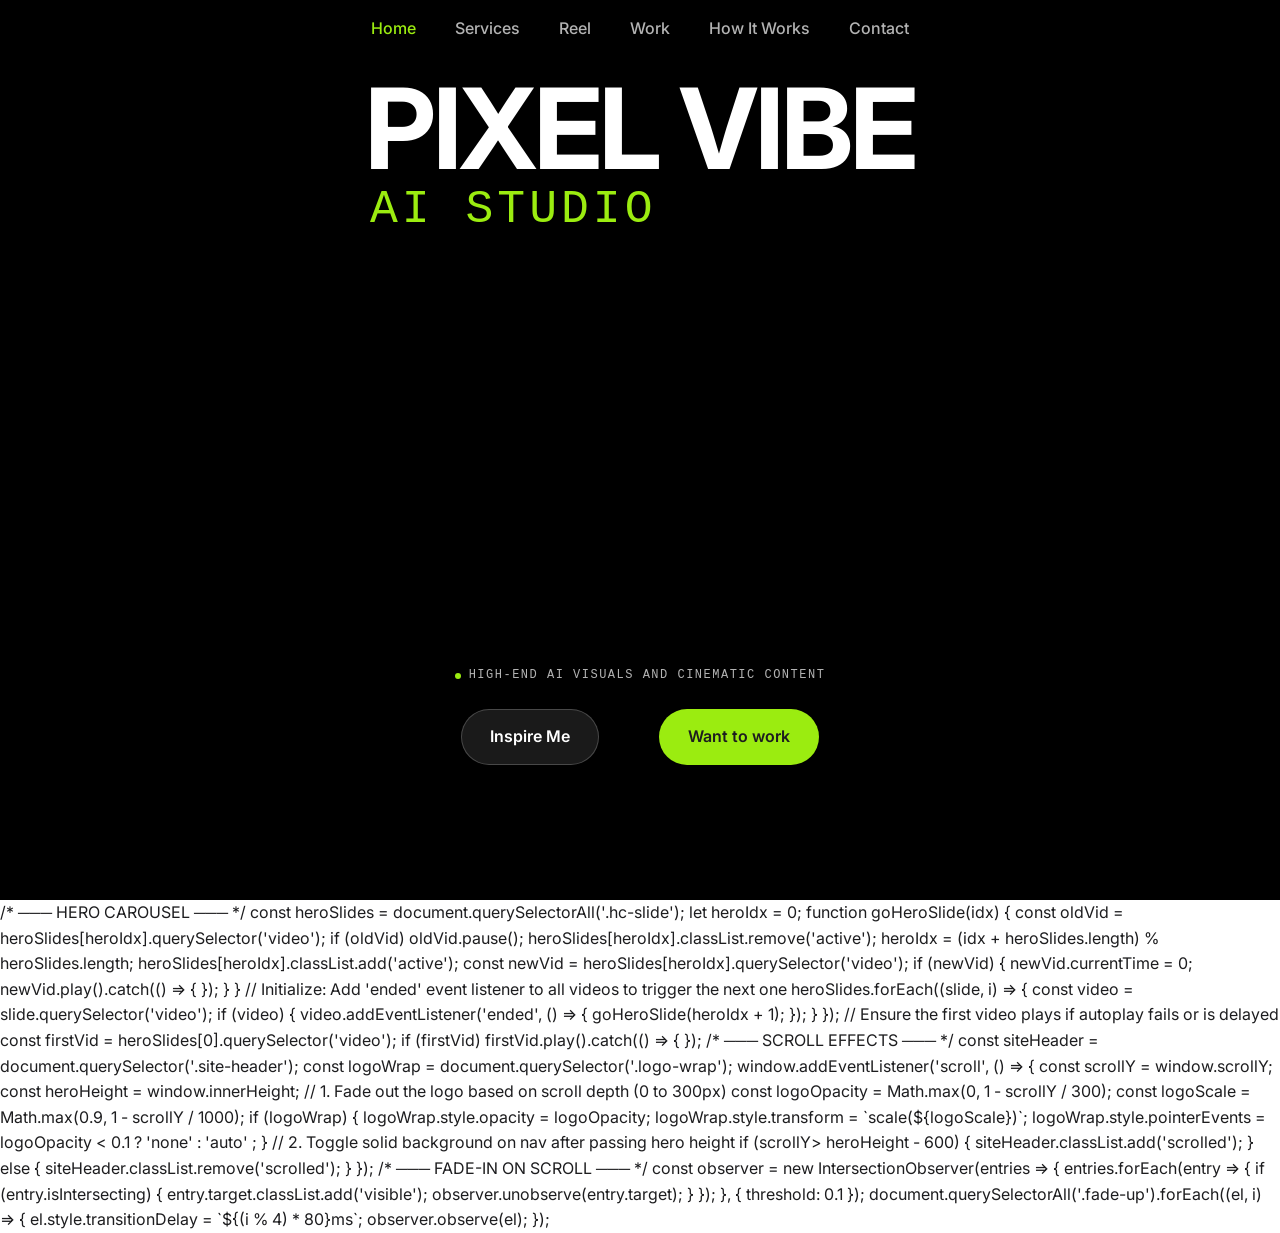
==== commit 7c8f8095: "some css changes" ====
--- a/index.html
+++ b/index.html
@@ -11,34 +11,15 @@
   <link
     href="https://fonts.googleapis.com/css2?family=Inter:ital,opsz,wght@0,14..32,100..900;1,14..32,100..900&display=swap"
     rel="stylesheet" />
+  <link rel="icon" href="assets/logoPixel2.png" type="image/png" />
   <link rel="stylesheet" href="style.css" />
 </head>
 
-<body>
+<body class="home">
 
-  <!-- ─── HEADER ─── -->
-  <header class="site-header">
-    <nav>
-      <ul class="nav-links">
-        <li><a href="index.html" class="active">Home</a></li>
-        <li><a href="services.html">Services</a></li>
-        <li><a href="reel.html">Reel</a></li>
-        <li><a href="gallery.html">Work</a></li>
-        <li><a href="workflow.html">How It Works</a></li>
-        <li><a href="contact.html">Contact</a></li>
-      </ul>
-
-    </nav>
-
-    <div class="logo-wrap">
-      <a href="index.html" class="nav-logo">
-        <div class="nav-logo-text">
-          <span class="nav-logo-name">Pixel Vibe</span>
-          <span class="nav-logo-sub">AI Studio</span>
-        </div>
-      </a>
-    </div>
-  </header>
+  <!-- ─── NAVIGATION ─── -->
+  <div id="nav-placeholder"></div>
+  <script src="assets/nav.js"></script>
 
   <!-- ─── HERO with video carousel ─── -->
   <section id="hero">
@@ -89,82 +70,79 @@
     <img id="lightboxImg" src="" alt="" />
   </div>
 
-  <script>
-    /* ─── HERO CAROUSEL ─── */
-    const heroSlides = document.querySelectorAll('.hc-slide');
-    let heroIdx = 0;
+  <script src="assets/main.js"></script>
+  /* ─── HERO CAROUSEL ─── */
+  const heroSlides = document.querySelectorAll('.hc-slide');
+  let heroIdx = 0;
 
-    function goHeroSlide(idx) {
-      const oldVid = heroSlides[heroIdx].querySelector('video');
-      if (oldVid) oldVid.pause();
-      heroSlides[heroIdx].classList.remove('active');
+  function goHeroSlide(idx) {
+  const oldVid = heroSlides[heroIdx].querySelector('video');
+  if (oldVid) oldVid.pause();
+  heroSlides[heroIdx].classList.remove('active');
 
-      heroIdx = (idx + heroSlides.length) % heroSlides.length;
+  heroIdx = (idx + heroSlides.length) % heroSlides.length;
 
-      heroSlides[heroIdx].classList.add('active');
+  heroSlides[heroIdx].classList.add('active');
 
-      const newVid = heroSlides[heroIdx].querySelector('video');
-      if (newVid) {
-        newVid.currentTime = 0;
-        newVid.play().catch(() => { });
-      }
+  const newVid = heroSlides[heroIdx].querySelector('video');
+  if (newVid) {
+  newVid.currentTime = 0;
+  newVid.play().catch(() => { });
+  }
+  }
+
+  // Initialize: Add 'ended' event listener to all videos to trigger the next one
+  heroSlides.forEach((slide, i) => {
+  const video = slide.querySelector('video');
+  if (video) {
+  video.addEventListener('ended', () => {
+  goHeroSlide(heroIdx + 1);
+  });
+  }
+  });
+
+  // Ensure the first video plays if autoplay fails or is delayed
+  const firstVid = heroSlides[0].querySelector('video');
+  if (firstVid) firstVid.play().catch(() => { });
+
+  /* ─── SCROLL EFFECTS ─── */
+  const siteHeader = document.querySelector('.site-header');
+  const logoWrap = document.querySelector('.logo-wrap');
+
+  window.addEventListener('scroll', () => {
+  const scrollY = window.scrollY;
+  const heroHeight = window.innerHeight;
+
+  // 1. Fade out the logo based on scroll depth (0 to 300px)
+  const logoOpacity = Math.max(0, 1 - scrollY / 300);
+  const logoScale = Math.max(0.9, 1 - scrollY / 1000);
+
+  if (logoWrap) {
+  logoWrap.style.opacity = logoOpacity;
+  logoWrap.style.transform = `scale(${logoScale})`;
+  logoWrap.style.pointerEvents = logoOpacity < 0.1 ? 'none' : 'auto' ; } // 2. Toggle solid background on nav after
+    passing hero height if (scrollY> heroHeight - 600) {
+    siteHeader.classList.add('scrolled');
+    } else {
+    siteHeader.classList.remove('scrolled');
     }
-
-    // Initialize: Add 'ended' event listener to all videos to trigger the next one
-    heroSlides.forEach((slide, i) => {
-      const video = slide.querySelector('video');
-      if (video) {
-        video.addEventListener('ended', () => {
-          goHeroSlide(heroIdx + 1);
-        });
-      }
-    });
-
-    // Ensure the first video plays if autoplay fails or is delayed
-    const firstVid = heroSlides[0].querySelector('video');
-    if (firstVid) firstVid.play().catch(() => { });
-
-    /* ─── SCROLL EFFECTS ─── */
-    const siteHeader = document.querySelector('.site-header');
-    const logoWrap = document.querySelector('.logo-wrap');
-
-    window.addEventListener('scroll', () => {
-      const scrollY = window.scrollY;
-      const heroHeight = window.innerHeight;
-
-      // 1. Fade out the logo based on scroll depth (0 to 300px)
-      const logoOpacity = Math.max(0, 1 - scrollY / 300);
-      const logoScale = Math.max(0.9, 1 - scrollY / 1000);
-
-      if (logoWrap) {
-        logoWrap.style.opacity = logoOpacity;
-        logoWrap.style.transform = `scale(${logoScale})`;
-        logoWrap.style.pointerEvents = logoOpacity < 0.1 ? 'none' : 'auto';
-      }
-
-      // 2. Toggle solid background on nav after passing hero height
-      if (scrollY > heroHeight - 600) {
-        siteHeader.classList.add('scrolled');
-      } else {
-        siteHeader.classList.remove('scrolled');
-      }
     });
 
     /* ─── FADE-IN ON SCROLL ─── */
     const observer = new IntersectionObserver(entries => {
-      entries.forEach(entry => {
-        if (entry.isIntersecting) {
-          entry.target.classList.add('visible');
-          observer.unobserve(entry.target);
-        }
-      });
+    entries.forEach(entry => {
+    if (entry.isIntersecting) {
+    entry.target.classList.add('visible');
+    observer.unobserve(entry.target);
+    }
+    });
     }, { threshold: 0.1 });
 
     document.querySelectorAll('.fade-up').forEach((el, i) => {
-      el.style.transitionDelay = `${(i % 4) * 80}ms`;
-      observer.observe(el);
+    el.style.transitionDelay = `${(i % 4) * 80}ms`;
+    observer.observe(el);
     });
-  </script>
+    </script>
 
 </body>
 
--- a/style.css
+++ b/style.css
@@ -54,6 +54,7 @@
 body.home {
   overflow: hidden;
   height: 100vh;
+  height: 100dvh;
   width: 100vw;
   position: fixed;
 }
@@ -181,7 +182,7 @@
   align-items: center;
   justify-content: center;
   width: 100%;
-  padding: 24px 60px;
+  padding: 16px 60px;
   position: relative;
   transition: all 0.3s ease;
 }
@@ -263,6 +264,22 @@
   opacity: 1;
 }
 
+.nav-sub-logo {
+  position: absolute;
+  left: 40px;
+  top: 50%;
+  transform: translateY(-50%);
+  display: flex;
+  align-items: center;
+  text-decoration: none;
+}
+
+.nav-sub-logo img {
+  height: 50px;
+  /* Adjust based on logo proportions */
+  width: auto;
+}
+
 /* ─── SUBPAGE HEADER ─── */
 body.subpage .site-header nav {
   background: var(--black);
@@ -300,9 +317,18 @@
   transform: translateY(-1px);
 }
 
+body.home .nav-cta {
+  display: none;
+}
+
 @media (max-width: 900px) {
   .nav-logo-name {
-    font-size: 4rem;
+    font-size: 3rem;
+  }
+
+  .nav-logo-sub {
+    font-size: 1.2rem;
+    letter-spacing: 2px;
   }
 }
 
@@ -310,6 +336,92 @@
   .nav-links {
     display: none;
   }
+
+  .nav-cta {
+    display: none;
+    /* Hide Use AI button on small screens to save space, or move into menu */
+  }
+
+  .menu-toggle {
+    display: flex;
+    flex-direction: column;
+    gap: 5px;
+    cursor: pointer;
+    z-index: 300;
+    pointer-events: auto;
+    position: absolute;
+    right: 24px;
+  }
+
+  .menu-toggle span {
+    width: 28px;
+    height: 2px;
+    background: var(--white);
+    transition: all 0.3s ease;
+  }
+
+  /* Transform into X when open */
+  body.menu-open .menu-toggle span:nth-child(1) {
+    transform: translateY(7px) rotate(45deg);
+  }
+
+  body.menu-open .menu-toggle span:nth-child(2) {
+    opacity: 0;
+  }
+
+  body.menu-open .menu-toggle span:nth-child(3) {
+    transform: translateY(-7px) rotate(-45deg);
+  }
+
+  body.subpage.menu-open .menu-toggle span {
+    background: var(--white);
+  }
+}
+
+/* ─── MOBILE OVERLAY ─── */
+.mobile-nav {
+  position: fixed;
+  inset: 0;
+  background: var(--black);
+  z-index: 250;
+  display: flex;
+  flex-direction: column;
+  align-items: center;
+  justify-content: center;
+  padding: 40px;
+  opacity: 0;
+  visibility: hidden;
+  transition: all 0.4s ease;
+}
+
+body.menu-open .mobile-nav {
+  opacity: 1;
+  visibility: visible;
+}
+
+.mobile-nav-links {
+  list-style: none;
+  text-align: center;
+  display: flex;
+  flex-direction: column;
+  gap: 32px;
+}
+
+.mobile-nav-links a {
+  font-size: 2rem;
+  font-weight: 700;
+  color: var(--white);
+  text-decoration: none;
+  letter-spacing: -1px;
+}
+
+.mobile-nav-links a.active {
+  color: var(--accent);
+}
+
+.mobile-nav-cta {
+  margin-top: 48px;
+  width: 100%;
 }
 
 /* ════════════════════════════════════
@@ -374,6 +486,8 @@
 #hero {
   position: relative;
   height: 100vh;
+  height: 100dvh;
+  /* Dynamic viewport height for mobile browsers */
   width: 100%;
   overflow: hidden;
   background: var(--black);
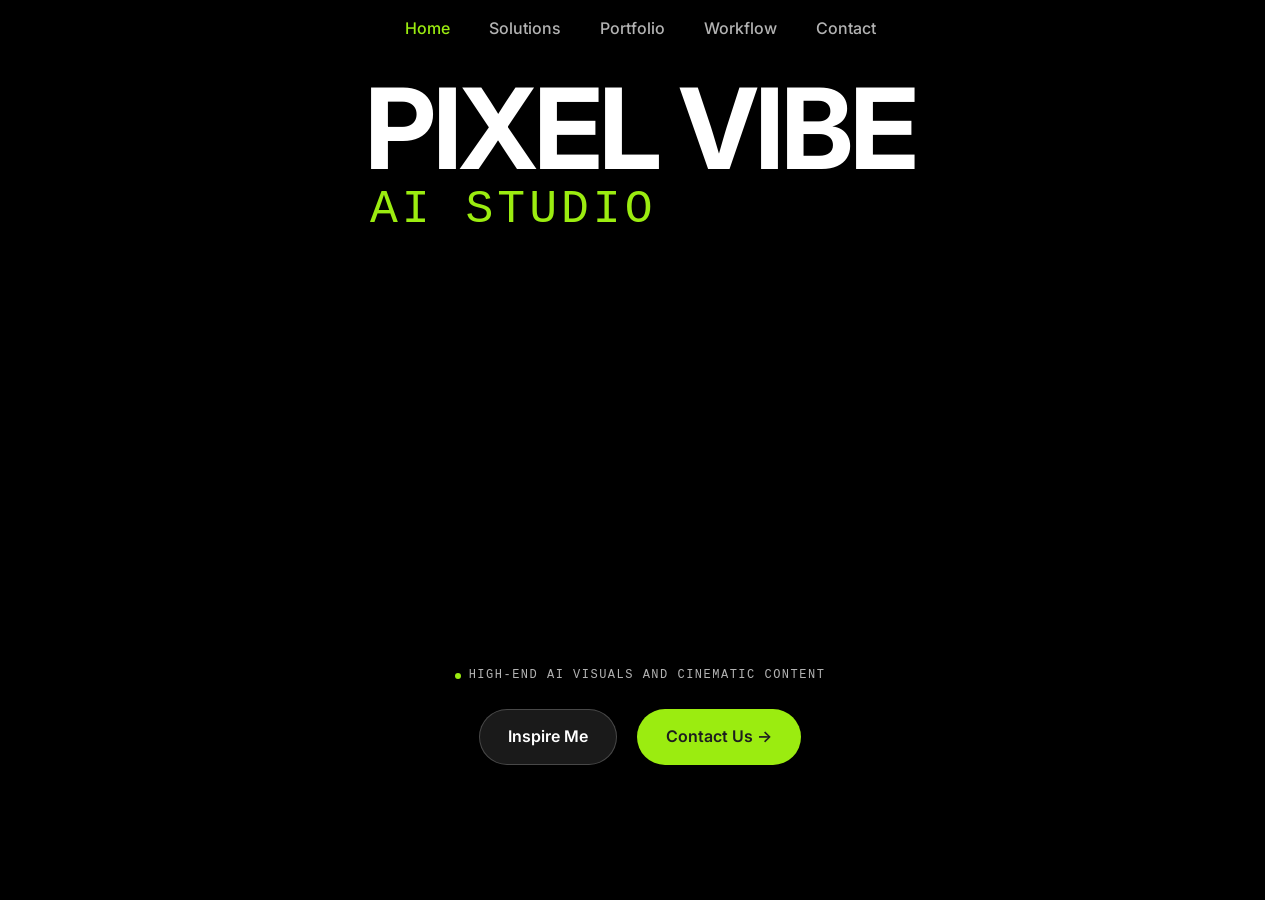
==== commit 00e2cb83: "mobile version fix" ====
--- a/index.html
+++ b/index.html
@@ -40,7 +40,7 @@
         </video>
       </div>
       <div class="hc-slide" data-index="3">
-        <video autoplay muted playsinline>
+        <video muted playsinline>
           <source src="assets/hero-bg.mp4" type="video/mp4">
         </video>
       </div>
@@ -55,9 +55,9 @@
           High-end AI visuals and cinematic content
         </div>
       </div>
-      <div class="hero-actions" style="gap: 60px">
-        <a href="reel.html" class="btn-ghost-white">Inspire Me</a>
-        <a href="contact.html" class="btn-primary">Want to work</a>
+      <div class="hero-actions" style="gap: 20px">
+        <a href="portfolio.html" class="btn-ghost-white">Inspire Me</a>
+        <a href="contact.html" class="btn-primary">Contact Us →</a>
       </div>
     </div>
 
@@ -71,78 +71,89 @@
   </div>
 
   <script src="assets/main.js"></script>
-  /* ─── HERO CAROUSEL ─── */
-  const heroSlides = document.querySelectorAll('.hc-slide');
-  let heroIdx = 0;
+  <script>
+    document.addEventListener('DOMContentLoaded', () => {
+      /* ─── HERO CAROUSEL ─── */
+      const heroSlides = document.querySelectorAll('.hc-slide');
+      let heroIdx = 0;
 
-  function goHeroSlide(idx) {
-  const oldVid = heroSlides[heroIdx].querySelector('video');
-  if (oldVid) oldVid.pause();
-  heroSlides[heroIdx].classList.remove('active');
+      function goHeroSlide(idx) {
+        if (!heroSlides.length) return;
 
-  heroIdx = (idx + heroSlides.length) % heroSlides.length;
+        // Pause current video
+        const oldVid = heroSlides[heroIdx].querySelector('video');
+        if (oldVid) oldVid.pause();
+        heroSlides[heroIdx].classList.remove('active');
 
-  heroSlides[heroIdx].classList.add('active');
+        // Target next index
+        heroIdx = (idx + heroSlides.length) % heroSlides.length;
 
-  const newVid = heroSlides[heroIdx].querySelector('video');
-  if (newVid) {
-  newVid.currentTime = 0;
-  newVid.play().catch(() => { });
-  }
-  }
+        // Transition to next slide
+        heroSlides[heroIdx].classList.add('active');
 
-  // Initialize: Add 'ended' event listener to all videos to trigger the next one
-  heroSlides.forEach((slide, i) => {
-  const video = slide.querySelector('video');
-  if (video) {
-  video.addEventListener('ended', () => {
-  goHeroSlide(heroIdx + 1);
-  });
-  }
-  });
+        // Play new video
+        const newVid = heroSlides[heroIdx].querySelector('video');
+        if (newVid) {
+          newVid.currentTime = 0;
+          newVid.play().catch(err => console.log("Video play blocked:", err));
+        }
+      }
 
-  // Ensure the first video plays if autoplay fails or is delayed
-  const firstVid = heroSlides[0].querySelector('video');
-  if (firstVid) firstVid.play().catch(() => { });
+      // Initialize: Add 'ended' event listener to all videos
+      heroSlides.forEach((slide, i) => {
+        const video = slide.querySelector('video');
+        if (video) {
+          video.addEventListener('ended', () => {
+            // Only advance if this was the active video
+            if (slide.classList.contains('active')) {
+              goHeroSlide(heroIdx + 1);
+            }
+          });
+        }
+      });
 
-  /* ─── SCROLL EFFECTS ─── */
-  const siteHeader = document.querySelector('.site-header');
-  const logoWrap = document.querySelector('.logo-wrap');
+      // Start the first video
+      const firstVid = heroSlides[0]?.querySelector('video');
+      if (firstVid) {
+        firstVid.play().catch(() => {
+          // If browser blocks initial play, clicking anywhere on the document will start it
+          const startOnInteraction = () => {
+            firstVid.play();
+            document.removeEventListener('click', startOnInteraction);
+          };
+          document.addEventListener('click', startOnInteraction);
+        });
+      }
 
-  window.addEventListener('scroll', () => {
-  const scrollY = window.scrollY;
-  const heroHeight = window.innerHeight;
+      /* ─── SCROLL RELYING ON NAV INJECTION ─── */
+      const checkElements = setInterval(() => {
+        const siteHeader = document.querySelector('.site-header');
+        const logoWrap = document.querySelector('.logo-wrap');
 
-  // 1. Fade out the logo based on scroll depth (0 to 300px)
-  const logoOpacity = Math.max(0, 1 - scrollY / 300);
-  const logoScale = Math.max(0.9, 1 - scrollY / 1000);
+        if (siteHeader && logoWrap) {
+          clearInterval(checkElements);
 
-  if (logoWrap) {
-  logoWrap.style.opacity = logoOpacity;
-  logoWrap.style.transform = `scale(${logoScale})`;
-  logoWrap.style.pointerEvents = logoOpacity < 0.1 ? 'none' : 'auto' ; } // 2. Toggle solid background on nav after
-    passing hero height if (scrollY> heroHeight - 600) {
-    siteHeader.classList.add('scrolled');
-    } else {
-    siteHeader.classList.remove('scrolled');
-    }
+          window.addEventListener('scroll', () => {
+            const scrollY = window.scrollY;
+            const heroHeight = window.innerHeight;
+
+            const logoOpacity = Math.max(0, 1 - scrollY / 300);
+            const logoScale = Math.max(0.9, 1 - scrollY / 1000);
+
+            logoWrap.style.opacity = logoOpacity;
+            logoWrap.style.transform = `scale(${logoScale})`;
+            logoWrap.style.pointerEvents = logoOpacity < 0.1 ? 'none' : 'auto';
+
+            if (scrollY > heroHeight - 100) {
+              siteHeader.classList.add('scrolled');
+            } else {
+              siteHeader.classList.remove('scrolled');
+            }
+          });
+        }
+      }, 100);
     });
-
-    /* ─── FADE-IN ON SCROLL ─── */
-    const observer = new IntersectionObserver(entries => {
-    entries.forEach(entry => {
-    if (entry.isIntersecting) {
-    entry.target.classList.add('visible');
-    observer.unobserve(entry.target);
-    }
-    });
-    }, { threshold: 0.1 });
-
-    document.querySelectorAll('.fade-up').forEach((el, i) => {
-    el.style.transitionDelay = `${(i % 4) * 80}ms`;
-    observer.observe(el);
-    });
-    </script>
+  </script>
 
 </body>
 
--- a/style.css
+++ b/style.css
@@ -40,6 +40,7 @@
 
 html {
   scroll-behavior: smooth;
+  scrollbar-gutter: stable;
 }
 
 body {
@@ -55,7 +56,7 @@
   overflow: hidden;
   height: 100vh;
   height: 100dvh;
-  width: 100vw;
+  width: 100%;
   position: fixed;
 }
 
@@ -189,7 +190,6 @@
 
 .site-header.scrolled nav {
   background: var(--gray-700);
-  padding: 16px 60px;
   box-shadow: 0 4px 20px rgba(0, 0, 0, 0.2);
 }
 
@@ -284,7 +284,6 @@
 body.subpage .site-header nav {
   background: var(--black);
   /* Solid black as requested */
-  padding: 16px 60px;
   box-shadow: 0 4px 20px rgba(0, 0, 0, 0.3);
 }
 
@@ -323,12 +322,13 @@
 
 @media (max-width: 900px) {
   .nav-logo-name {
-    font-size: 3rem;
+    font-size: 3.5rem;
+    margin-top: 20px;
   }
 
   .nav-logo-sub {
-    font-size: 1.2rem;
-    letter-spacing: 2px;
+    font-size: 1.4rem;
+    letter-spacing: 2.2px;
   }
 }
 
@@ -349,7 +349,8 @@
     cursor: pointer;
     z-index: 300;
     pointer-events: auto;
-    position: absolute;
+    position: fixed;
+    top: 22px;
     right: 24px;
   }
 
@@ -371,6 +372,26 @@
 
   body.menu-open .menu-toggle span:nth-child(3) {
     transform: translateY(-7px) rotate(-45deg);
+  }
+
+  .nav-sub-logo {
+    position: relative;
+    left: 24px;
+    top: auto;
+    transform: none;
+  }
+
+  .nav-sub-logo img {
+    height: 40px;
+  }
+
+  nav {
+    padding: 12px 24px;
+    justify-content: space-between;
+  }
+
+  .dot {
+    display: none;
   }
 
   body.subpage.menu-open .menu-toggle span {
@@ -665,12 +686,48 @@
 
 .service-card {
   background: var(--white);
+  padding: 0;
+  /* Remove padding to handle inner split */
+  transition: background 0.3s ease, border-color 0.3s ease, transform 0.3s ease, box-shadow 0.3s ease;
+  text-decoration: none;
+  display: flex !important;
+  border: 1px solid var(--gray-100);
+  overflow: hidden;
+  min-height: 320px;
+}
+
+.service-card:hover {
+  background: var(--gray-50);
+  border-color: var(--accent);
+  box-shadow: 0 10px 30px rgba(0, 0, 0, 0.05);
+  transform: translateY(-2px);
+}
+
+.service-info {
+  flex: 1;
   padding: 40px 36px;
-  transition: background 0.2s;
-}
-
-.service-card:hover {
-  background: #fcfcfd;
+  display: flex;
+  flex-direction: column;
+}
+
+.service-media {
+  width: 40%;
+  position: relative;
+  overflow: hidden;
+  background: var(--gray-50);
+}
+
+.service-media img,
+.service-media video {
+  width: 100%;
+  height: 100%;
+  object-fit: cover;
+  transition: transform 0.5s ease;
+}
+
+.service-card:hover .service-media img,
+.service-card:hover .service-media video {
+  transform: scale(1.05);
 }
 
 .service-num {
@@ -702,7 +759,9 @@
   display: flex;
   flex-wrap: wrap;
   gap: 8px;
-  margin-top: 24px;
+  margin-top: auto;
+  /* Push to bottom of info area */
+  padding-top: 24px;
 }
 
 .service-tool-tag {
@@ -710,10 +769,23 @@
   font-family: var(--font-mono);
   font-weight: 500;
   color: var(--gray-500);
-  background: var(--gray-50);
-  border: 1px solid var(--gray-100);
+  background: var(--black);
+  color: var(--white);
+  border: 1px solid var(--gray-700);
   border-radius: 980px;
   padding: 4px 12px;
+}
+
+@media (max-width: 900px) {
+  .service-card {
+    flex-direction: column;
+  }
+
+  .service-media {
+    width: 100%;
+    aspect-ratio: 9 / 16;
+    height: auto;
+  }
 }
 
 /* ════════════════════════════════════
@@ -858,7 +930,12 @@
   background: var(--gray-50);
 }
 
-.gallery-item img {
+.gallery-item.landscape {
+  aspect-ratio: 16 / 9;
+}
+
+.gallery-item img,
+.gallery-item video {
   width: 100%;
   height: 100%;
   object-fit: cover;
@@ -892,6 +969,20 @@
   font-weight: 500;
   letter-spacing: 0.5px;
   text-transform: uppercase;
+}
+
+.video-grid {
+  display: grid;
+  grid-template-columns: repeat(3, 1fr);
+  gap: 3px;
+  align-items: center;
+  /* Center items vertically if they have different heights */
+}
+
+@media (max-width: 768px) {
+  .video-grid {
+    grid-template-columns: 1fr;
+  }
 }
 
 /* ════════════════════════════════════
@@ -1057,7 +1148,7 @@
 ════════════════════════════════════ */
 footer {
   background: var(--black);
-  padding: 40px 24px;
+  padding: 10px 10px;
 }
 
 .footer-top {
@@ -1111,9 +1202,9 @@
 
 .footer-bottom {
   max-width: var(--container-max);
-  margin: 32px auto 0;
+  margin: 1px auto 0;
   border-top: 1px solid rgba(255, 255, 255, 0.06);
-  padding-top: 24px;
+  padding-top: 1px;
   font-size: 11px;
   color: rgba(255, 255, 255, 0.2);
   text-align: center;
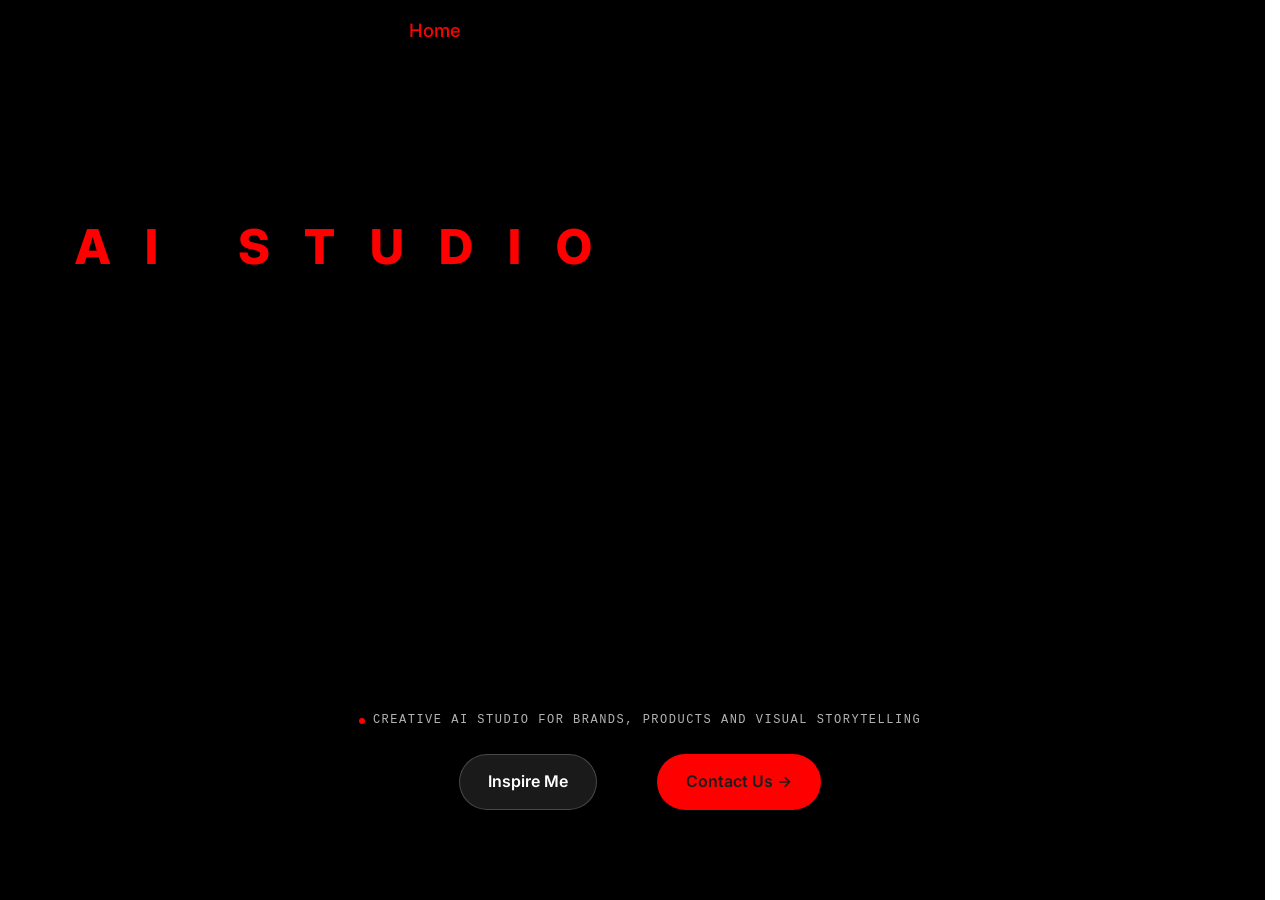
==== commit f9184e7b: "new content" ====
--- a/index.html
+++ b/index.html
@@ -4,14 +4,14 @@
 <head>
   <meta charset="UTF-8" />
   <meta name="viewport" content="width=device-width, initial-scale=1.0" />
-  <title>PixelVibe AI — Creative AI Studio</title>
+  <title>Seif Studios — Creative AI Agency</title>
   <meta name="description"
-    content="PixelVibe AI is a creative studio crafting stunning AI-generated images, art, and video for brands that want to stand out." />
+    content="Seif Studios is a creative agency crafting stunning AI-generated images, art, and video for brands that want to stand out." />
   <link rel="preconnect" href="https://fonts.googleapis.com" />
   <link
     href="https://fonts.googleapis.com/css2?family=Inter:ital,opsz,wght@0,14..32,100..900;1,14..32,100..900&display=swap"
     rel="stylesheet" />
-  <link rel="icon" href="assets/logoPixel2.png" type="image/png" />
+  <link rel="icon" href="assets/Logo/logoSSnoBG.png" type="image/png" />
   <link rel="stylesheet" href="style.css" />
 </head>
 
@@ -25,25 +25,11 @@
   <section id="hero">
     <div class="hero-carousel" id="heroCarousel">
       <div class="hc-slide active" data-index="0">
-        <video muted playsinline>
-          <source src="assets/v4.mp4" type="video/mp4">
+        <video muted playsinline autoplay loop>
+          <source src="assets/Video/morfing.mp4" type="video/mp4">
         </video>
       </div>
-      <div class="hc-slide" data-index="1">
-        <video muted playsinline>
-          <source src="assets/v2.mp4" type="video/mp4">
-        </video>
-      </div>
-      <div class="hc-slide" data-index="2">
-        <video muted playsinline>
-          <source src="assets/v3.mp4" type="video/mp4">
-        </video>
-      </div>
-      <div class="hc-slide" data-index="3">
-        <video muted playsinline>
-          <source src="assets/hero-bg.mp4" type="video/mp4">
-        </video>
-      </div>
+
     </div>
 
     <!-- ─── LIGHTBOX ─── -->
@@ -52,10 +38,10 @@
       <div class="hero-eyebrow">
         <span class="dot"></span>
         <div>
-          High-end AI visuals and cinematic content
+          Creative AI Studio for Brands, Products and Visual Storytelling
         </div>
       </div>
-      <div class="hero-actions" style="gap: 20px">
+      <div class="hero-actions" style="gap: 60px">
         <a href="portfolio.html" class="btn-ghost-white">Inspire Me</a>
         <a href="contact.html" class="btn-primary">Contact Us →</a>
       </div>
--- a/style.css
+++ b/style.css
@@ -1,5 +1,5 @@
 /* ─────────────────────────────────────────
-   PixelVibe AI — Shared Stylesheet
+   Seif Studios — Shared Stylesheet
    style.css
 ───────────────────────────────────────── */
 
@@ -20,8 +20,8 @@
   --gray-300: #a1a1a6;
   --gray-500: #6e6e73;
   --gray-700: #1d1d1f;
-  --accent: #9bec10;
-  --accent-hover: #88ff00;
+  --accent: #ff0000;
+  --accent-hover: #dc0000;
 
   /* Typography */
   --font-sans: 'Inter', -apple-system, BlinkMacSystemFont, 'SF Pro Display', sans-serif;
@@ -178,13 +178,13 @@
 }
 
 nav {
-
   display: flex;
   align-items: center;
   justify-content: center;
   width: 100%;
   padding: 16px 60px;
   position: relative;
+  z-index: 100;
   transition: all 0.3s ease;
 }
 
@@ -197,11 +197,11 @@
   width: 100%;
   display: flex;
   justify-content: center;
-
   padding: 10px 20px 0;
-  /* Match navigation horizontal padding */
   transition: opacity 0.4s ease, transform 0.4s ease;
   will-change: opacity, transform;
+  pointer-events: none;
+  /* Prevents huge logo container from blocking navigation clicks */
 }
 
 .nav-logo {
@@ -210,6 +210,8 @@
   justify-content: center;
   text-decoration: none;
   text-align: center;
+  pointer-events: auto;
+  /* Re-enable clicks for the logo text itself */
 }
 
 .nav-logo-text {
@@ -222,63 +224,93 @@
 }
 
 .nav-logo-name {
-  font-size: 7rem;
+  font-size: 12rem;
+
   /* 2x increase */
-  font-weight: 700;
+  font-weight: 900;
   color: var(--white);
+  margin-left: 0px;
+  margin-top: -30px;
   /* White for visibility on video */
-  letter-spacing: -3px;
+  letter-spacing: 15px;
   text-transform: uppercase;
 }
 
+.home .nav-logo-name {
+  color: var(--black);
+}
+
 .nav-logo-sub {
-  font-size: 2.9rem;
-  font-family: var(--font-mono);
-  font-weight: 500;
+  font-size: 3rem;
+
+  font-weight: 800;
+
   color: var(--accent);
-  letter-spacing: 4px;
+  letter-spacing: 35px;
   text-transform: uppercase;
-  margin-top: 10px;
-  margin-left: 5px;
+  margin-top: 1px;
+  margin-left: 25px;
 }
 
 .nav-links {
   display: flex;
   align-items: center;
   font-weight: 400;
-  gap: 39px;
+  gap: 15px;
+  /* Reduced gap to account for increased link padding */
   list-style: none;
 }
 
 .nav-links a {
   text-decoration: none;
+  color: rgba(0, 0, 0, 0.6);
+  font-size: var(--fs-lg);
+  font-weight: 500;
+  transition: all 0.2s;
+  padding: 10px 6px;
+  /* Increased hover hitbox */
+  border-radius: 4px;
+}
+
+body.subpage .nav-links a {
   color: rgba(255, 255, 255, 0.7);
-  font-size: var(--fs-base);
-  font-weight: 500;
-  transition: color 0.2s;
+}
+
+
+.home .nav-links a {
+  color: var(--black);
 }
 
 .nav-links a:hover,
-.nav-links a.active {
+.nav-links a.active,
+body.subpage .nav-links a:hover,
+body.subpage .nav-links a.active {
   color: var(--accent);
   opacity: 1;
 }
 
 .nav-sub-logo {
   position: absolute;
-  left: 40px;
+  left: 15px;
   top: 50%;
   transform: translateY(-50%);
   display: flex;
   align-items: center;
   text-decoration: none;
-}
-
-.nav-sub-logo img {
-  height: 50px;
-  /* Adjust based on logo proportions */
-  width: auto;
-}
+  font-weight: 900;
+  color: #fff;
+  font-size: 1.7rem;
+  letter-spacing: -1px;
+  text-transform: uppercase;
+
+}
+
+body.subpage .nav-sub-logo {
+  color: var(--accent);
+}
+
+
+
 
 /* ─── SUBPAGE HEADER ─── */
 body.subpage .site-header nav {
@@ -379,11 +411,10 @@
     left: 24px;
     top: auto;
     transform: none;
-  }
-
-  .nav-sub-logo img {
-    height: 40px;
-  }
+    font-size: 1.1rem;
+  }
+
+
 
   nav {
     padding: 12px 24px;
@@ -518,8 +549,8 @@
   justify-content: flex-end;
   /* Move content to the bottom */
   text-align: center;
-  padding: 0 24px 15vh;
-  /* Large bottom padding to leave room below */
+  padding: 0 24px 10vh;
+  /* Reduced bottom padding to move content further down */
 }
 
 /* Ensure the center of the screen stays clear */
@@ -558,6 +589,7 @@
 
 .hero-overlay {
   position: absolute;
+
   inset: 0;
   background: linear-gradient(to bottom,
       rgba(0, 0, 0, 0.15) 0%,
@@ -571,6 +603,7 @@
   z-index: 2;
   max-width: 820px;
   margin: 0 auto;
+
 }
 
 .hero-eyebrow {
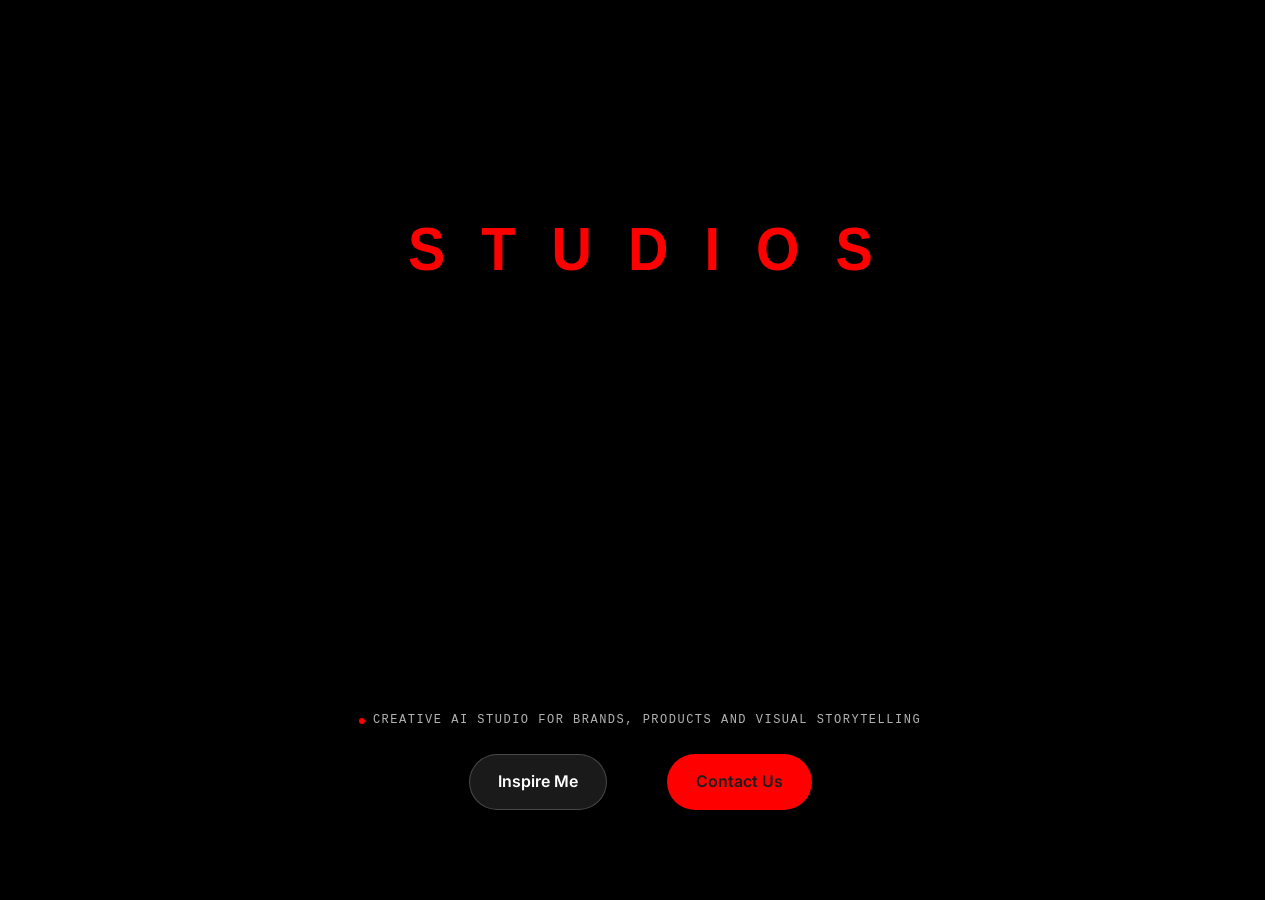
==== commit 7e9deb19: "Huge media update" ====
--- a/index.html
+++ b/index.html
@@ -42,8 +42,8 @@
         </div>
       </div>
       <div class="hero-actions" style="gap: 60px">
-        <a href="portfolio.html" class="btn-ghost-white">Inspire Me</a>
-        <a href="contact.html" class="btn-primary">Contact Us →</a>
+        <a href="solutions.html" class="btn-ghost-white">Inspire Me</a>
+        <a href="contact.html" class="btn-primary">Contact Us</a>
       </div>
     </div>
 
--- a/style.css
+++ b/style.css
@@ -26,6 +26,7 @@
   /* Typography */
   --font-sans: 'Inter', -apple-system, BlinkMacSystemFont, 'SF Pro Display', sans-serif;
   --font-mono: 'SF Mono', 'Menlo', 'Monaco', 'Courier New', monospace;
+  --font-dossis: 'Dossis Ele', -apple-system, BlinkMacSystemFont, 'SF Pro Display', sans-serif;
 
   --fs-sm: 0.75rem;
   --fs-base: 1rem;
@@ -161,7 +162,7 @@
   top: 0;
   left: 0;
   right: 0;
-  z-index: 200;
+  z-index: 500;
   padding: 0;
   /* Remove padding to allow nav background to touch edges */
   display: flex;
@@ -205,6 +206,7 @@
 }
 
 .nav-logo {
+
   display: flex;
   align-items: center;
   justify-content: center;
@@ -241,22 +243,23 @@
 }
 
 .nav-logo-sub {
-  font-size: 3rem;
-
-  font-weight: 800;
-
+  font-size: 3.5rem;
+  font-family: var(--font-dossis);
+  font-weight: 600;
+  display: inline-block;
+  transform: scaleY(1.1);
   color: var(--accent);
-  letter-spacing: 35px;
+  letter-spacing: 36px;
   text-transform: uppercase;
-  margin-top: 1px;
-  margin-left: 25px;
+  margin-top: 0px;
+  margin-left: 10px;
 }
 
 .nav-links {
   display: flex;
   align-items: center;
   font-weight: 400;
-  gap: 15px;
+  gap: 23px;
   /* Reduced gap to account for increased link padding */
   list-style: none;
 }
@@ -291,23 +294,27 @@
 
 .nav-sub-logo {
   position: absolute;
-  left: 15px;
+  left: 20px;
   top: 50%;
   transform: translateY(-50%);
   display: flex;
   align-items: center;
   text-decoration: none;
-  font-weight: 900;
-  color: #fff;
-  font-size: 1.7rem;
-  letter-spacing: -1px;
-  text-transform: uppercase;
-
-}
-
-body.subpage .nav-sub-logo {
-  color: var(--accent);
-}
+  transition: opacity 0.2s;
+
+}
+
+.nav-sub-logo:hover {
+  opacity: 0.8;
+}
+
+.nav-sub-logo img {
+  height: 40px;
+  width: auto;
+  display: block;
+}
+
+/* Removed body.subpage .nav-sub-logo color rule as it's now an image */
 
 
 
@@ -352,19 +359,28 @@
   display: none;
 }
 
-@media (max-width: 900px) {
+@media (max-width: 850px) {
   .nav-logo-name {
-    font-size: 3.5rem;
-    margin-top: 20px;
+    font-size: 9rem;
+    margin-top: 10px;
+    letter-spacing: 8px;
   }
 
   .nav-logo-sub {
-    font-size: 1.4rem;
-    letter-spacing: 2.2px;
-  }
-}
-
-@media (max-width: 680px) {
+    font-size: 2.2rem;
+    letter-spacing: 30px;
+    margin-left: 10px;
+  }
+}
+
+/* Hide hero logo when menu is open */
+body.menu-open .logo-wrap {
+  opacity: 0 !important;
+  visibility: hidden;
+  pointer-events: none;
+}
+
+@media (max-width: 850px) {
   .nav-links {
     display: none;
   }
@@ -377,48 +393,63 @@
   .menu-toggle {
     display: flex;
     flex-direction: column;
-    gap: 5px;
+    justify-content: center;
+    gap: 6px;
     cursor: pointer;
-    z-index: 300;
+    z-index: 301;
     pointer-events: auto;
-    position: fixed;
-    top: 22px;
-    right: 24px;
+    position: relative;
+    top: auto;
+    right: auto;
+    margin-right: -10px;
+    width: 32px;
+    height: 32px;
   }
 
   .menu-toggle span {
-    width: 28px;
-    height: 2px;
+    width: 32px;
+    height: 3px;
     background: var(--white);
-    transition: all 0.3s ease;
+    transition: all 0.3s cubic-bezier(0.4, 0, 0.2, 1);
+    border-radius: 4px;
+    display: block;
   }
 
   /* Transform into X when open */
   body.menu-open .menu-toggle span:nth-child(1) {
-    transform: translateY(7px) rotate(45deg);
+    transform: translateY(9px) rotate(45deg);
   }
 
   body.menu-open .menu-toggle span:nth-child(2) {
     opacity: 0;
+    transform: translateX(10px);
   }
 
   body.menu-open .menu-toggle span:nth-child(3) {
-    transform: translateY(-7px) rotate(-45deg);
+    transform: translateY(-9px) rotate(-45deg);
   }
 
   .nav-sub-logo {
     position: relative;
-    left: 24px;
+    left: 0;
     top: auto;
     transform: none;
-    font-size: 1.1rem;
-  }
-
-
+  }
+
+  .nav-sub-logo img {
+    height: 24px;
+  }
 
   nav {
     padding: 12px 24px;
+    display: flex;
+    align-items: center;
     justify-content: space-between;
+    height: 75px;
+  }
+
+  .home nav {
+    justify-content: flex-end;
   }
 
   .dot {
@@ -943,7 +974,7 @@
   gap: 3px;
 }
 
-@media (max-width: 768px) {
+@media (max-width: 850px) {
   .gallery-grid {
     grid-template-columns: repeat(2, 1fr);
   }
@@ -1012,7 +1043,7 @@
   /* Center items vertically if they have different heights */
 }
 
-@media (max-width: 768px) {
+@media (max-width: 850px) {
   .video-grid {
     grid-template-columns: 1fr;
   }
@@ -1176,9 +1207,114 @@
   font-weight: 500;
 }
 
+/* ─── NEW CONTACT PAGE STYLES ─── */
+/* ─── MINIMALISTIC CONTACT STYLES ─── */
+.contact-minimal {
+  max-width: 800px;
+  margin: 0 auto;
+  text-align: center;
+}
+
+.contact-header {
+  margin-bottom: 10px;
+}
+
+.contact-header .section-title {
+  font-size: clamp(3rem, 10vw, 6rem);
+  letter-spacing: -4px;
+  line-height: 0.9;
+}
+
+.email-copy-wrap {
+  margin-bottom: 100px;
+}
+
+.big-contact-text {
+  font-size: clamp(1.8rem, 6vw, 4rem);
+  font-weight: 700;
+  color: var(--gray-700);
+  letter-spacing: -2px;
+  cursor: text;
+  user-select: all;
+  /* Makes it easy to click and copy the whole thing */
+}
+
+.contact-methods {
+  display: flex;
+  align-items: center;
+  justify-content: center;
+  gap: 24px;
+  margin-top: 10px;
+}
+
+.copy-note {
+  font-size: var(--fs-sm);
+  font-family: var(--font-mono);
+  color: var(--gray-300);
+  text-transform: uppercase;
+  letter-spacing: 1px;
+}
+
+.contact-footer-info {
+  display: flex;
+  justify-content: space-between;
+  align-items: flex-end;
+  border-top: 1px solid var(--gray-100);
+  padding-top: 40px;
+  gap: 40px;
+}
+
+.social-links-minimal {
+  display: flex;
+  gap: 24px;
+}
+
+.about-location {
+  margin-top: 0 !important;
+  font-size: 0.85rem !important;
+  color: var(--gray-300) !important;
+  text-align: right;
+}
+
+@media (max-width: 680px) {
+  .contact-footer-info {
+    flex-direction: column;
+    align-items: flex-start;
+    gap: 32px;
+  }
+
+  .about-location {
+    text-align: left;
+  }
+}
+
 /* ════════════════════════════════════
    FOOTER (shared)
 ════════════════════════════════════ */
+/* ─── SOCIAL ICON STYLES ─── */
+.social-icon-link {
+  display: inline-block;
+  transition: transform 0.2s, opacity 0.2s;
+}
+
+.social-icon-link:hover {
+  transform: translateY(-2px);
+  opacity: 0.8;
+}
+
+.social-icon {
+  width: 28px;
+  height: 28px;
+  filter: grayscale(1) invert(0);
+  /* Black by default */
+  opacity: 0.7;
+  transition: opacity 0.2s;
+}
+
+.social-icon-link:hover .social-icon {
+  opacity: 1;
+}
+
 footer {
   background: var(--black);
   padding: 10px 10px;
@@ -1456,7 +1592,7 @@
   gap: 2px;
 }
 
-@media (max-width: 768px) {
+@media (max-width: 850px) {
   .tools-grid {
     grid-template-columns: repeat(2, 1fr);
   }
@@ -1608,4 +1744,176 @@
   footer {
     padding: 40px 24px 28px;
   }
+}
+
+/* ── Portfolio Page Spacing ── */
+body.portfolio main {
+  padding-top: 240px;
+  /* Show "Our Work" below the giant logo on desktop */
+}
+
+body.portfolio main>.section-eyebrow {
+  padding-left: 24px;
+  /* Align with sections gutter on desktop */
+  max-width: var(--container-max);
+  margin-left: auto;
+  margin-right: auto;
+}
+
+/* ── Mobile section spacing — portfolio page only ── */
+@media (max-width: 850px) {
+
+  /* Clear fixed mobile nav (75px) */
+  body.portfolio main {
+    padding-top: 96px;
+  }
+
+  /* Compact vertical spacing — scoped to portfolio only.
+     !important overrides the inline style="padding-top:140px" on each section */
+  body.portfolio main section {
+    padding-top: 24px !important;
+    padding-bottom: 24px !important;
+    padding-left: 20px;
+    padding-right: 20px;
+  }
+
+  /* Align eyebrow with section content on mobile */
+  body.portfolio main>.section-eyebrow {
+    padding-left: 20px;
+    margin-left: 0;
+  }
+
+  /* Tighten gallery header gap */
+  body.portfolio .gallery-header {
+    margin-bottom: 18px;
+  }
+
+  /* Eyebrow "Our Work" sits in main padding area — zero extra gap */
+  body.portfolio main>.section-eyebrow {
+    margin-bottom: 0;
+  }
+}
+
+/* ════════════════════════════════════
+   MOBILE SWIPE CAROUSEL (portfolio)
+════════════════════════════════════ */
+@media (max-width: 850px) {
+
+  /* Hide the desktop grid on mobile */
+  .gallery-grid,
+  .video-grid {
+    display: none !important;
+  }
+
+  /* Wrapper injected by JS around each grid */
+  .mob-swiper {
+    position: relative;
+    width: 100%;
+    overflow: hidden;
+    border-radius: 0;
+    touch-action: pan-y;
+    /* allow vertical scroll, capture horizontal */
+    user-select: none;
+    -webkit-user-select: none;
+  }
+
+  /* The sliding track */
+  .mob-swiper-track {
+    display: flex;
+    transition: transform 0.42s cubic-bezier(0.4, 0, 0.2, 1);
+    will-change: transform;
+  }
+
+  /* Each slide */
+  .mob-swiper-slide {
+    flex: 0 0 100%;
+    width: 100%;
+    position: relative;
+    overflow: hidden;
+    background: #0a0a0a;
+  }
+
+  /* Portrait (9:16) slide */
+  .mob-swiper-slide.is-portrait {
+    aspect-ratio: 9 / 16;
+  }
+
+  /* Landscape (16:9) slide */
+  .mob-swiper-slide.is-landscape {
+    aspect-ratio: 16 / 9;
+  }
+
+  /* Fill the slide */
+  .mob-swiper-slide img,
+  .mob-swiper-slide video {
+    width: 100%;
+    height: 100%;
+    object-fit: cover;
+    display: block;
+  }
+
+  /* Label always visible at bottom */
+  .mob-swiper-label {
+    position: absolute;
+    bottom: 0;
+    left: 0;
+    right: 0;
+    padding: 40px 20px 18px;
+    background: linear-gradient(to top, rgba(0, 0, 0, 0.72) 0%, transparent 100%);
+    color: #fff;
+    font-size: 0.68rem;
+    font-family: var(--font-mono);
+    font-weight: 500;
+    letter-spacing: 1.5px;
+    text-transform: uppercase;
+    pointer-events: none;
+  }
+
+  /* ── Arrow buttons ── */
+  .mob-swiper-btn {
+    position: absolute;
+    top: 50%;
+    transform: translateY(-50%);
+    z-index: 10;
+    width: 38px;
+    height: 38px;
+    border-radius: 50%;
+    background: rgba(0, 0, 0, 0.55);
+    backdrop-filter: blur(8px);
+    -webkit-backdrop-filter: blur(8px);
+    border: 1px solid rgba(255, 255, 255, 0.14);
+    color: #fff;
+    font-size: 1rem;
+    display: flex;
+    align-items: center;
+    justify-content: center;
+    cursor: pointer;
+    transition: background 0.2s, transform 0.2s;
+    -webkit-tap-highlight-color: transparent;
+  }
+
+  .mob-swiper-btn:active {
+    background: rgba(0, 0, 0, 0.8);
+    transform: translateY(-50%) scale(0.93);
+  }
+
+  .mob-swiper-btn.prev {
+    left: 12px;
+  }
+
+  .mob-swiper-btn.next {
+    right: 12px;
+  }
+
+  .mob-swiper-btn svg {
+    width: 14px;
+    height: 14px;
+    stroke: #fff;
+    stroke-width: 2.5;
+    fill: none;
+    stroke-linecap: round;
+    stroke-linejoin: round;
+  }
+
+  /* dots and counter removed — arrows only */
 }
